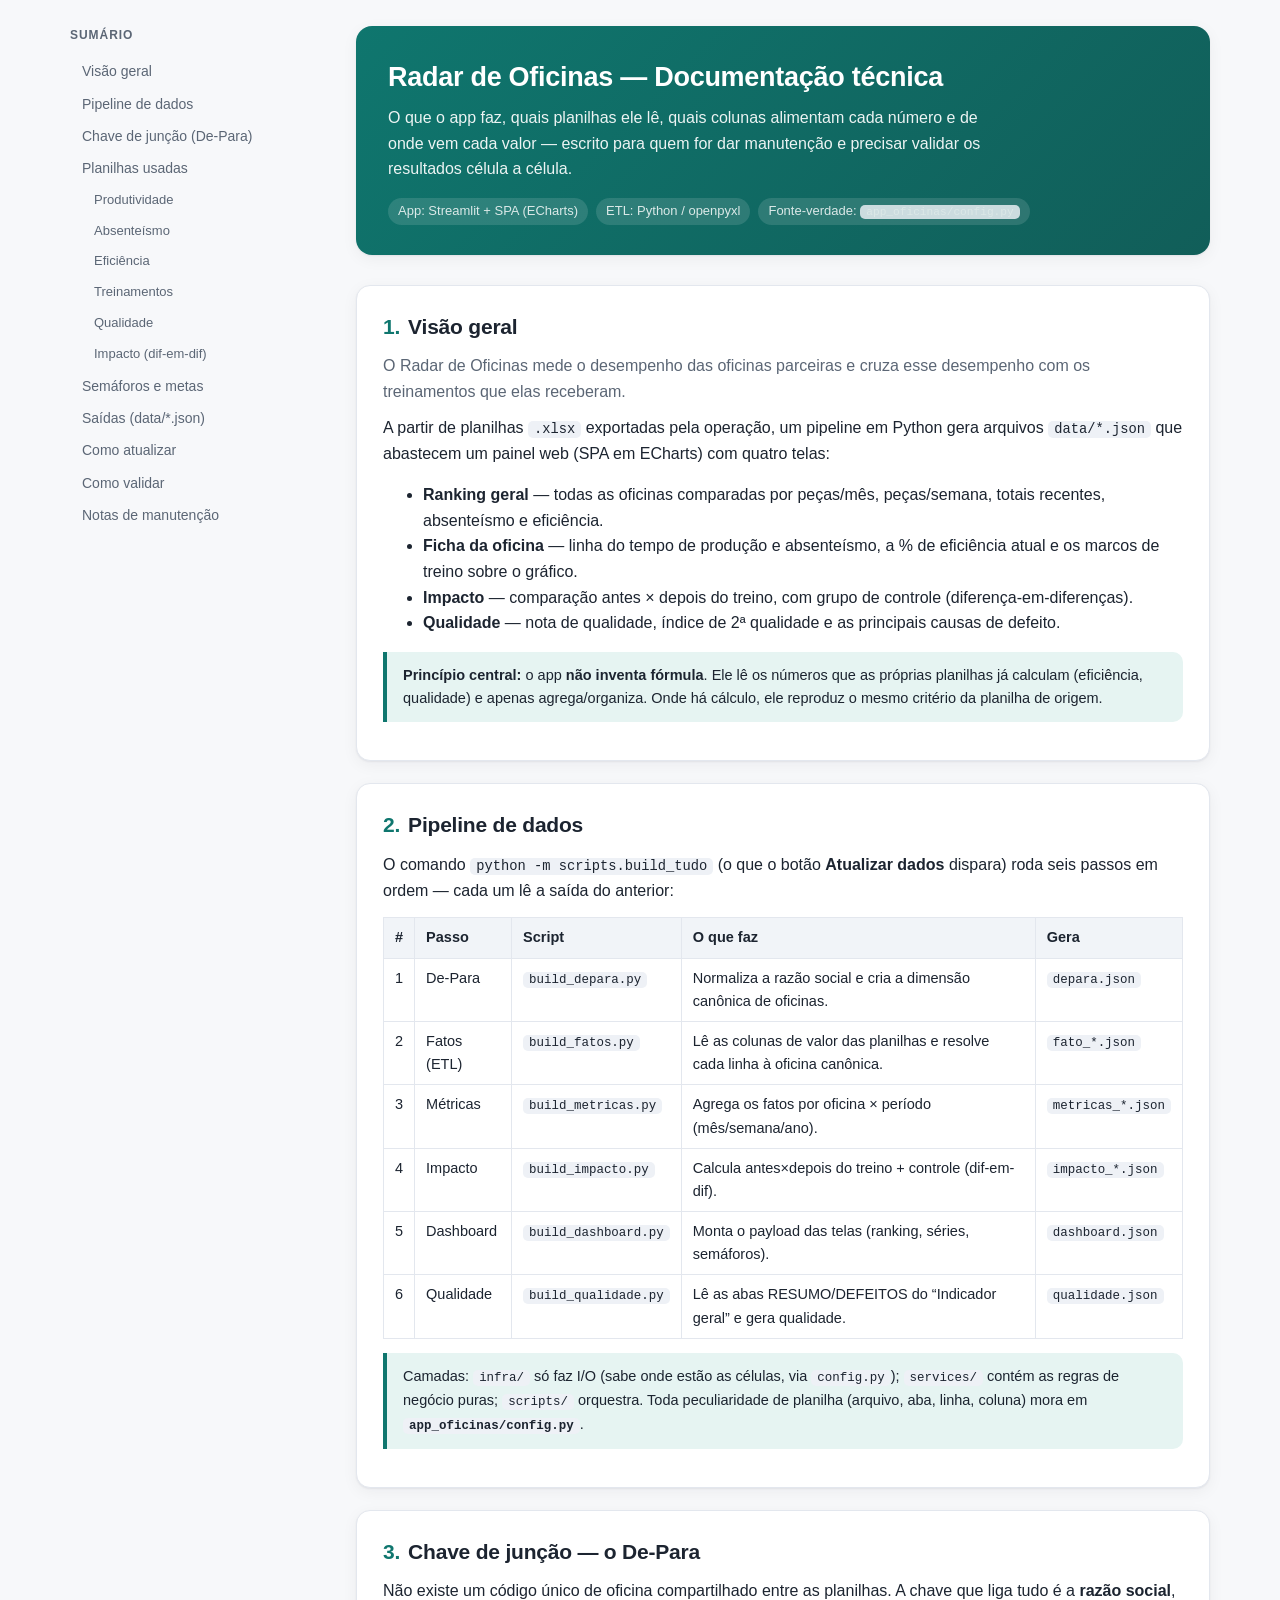
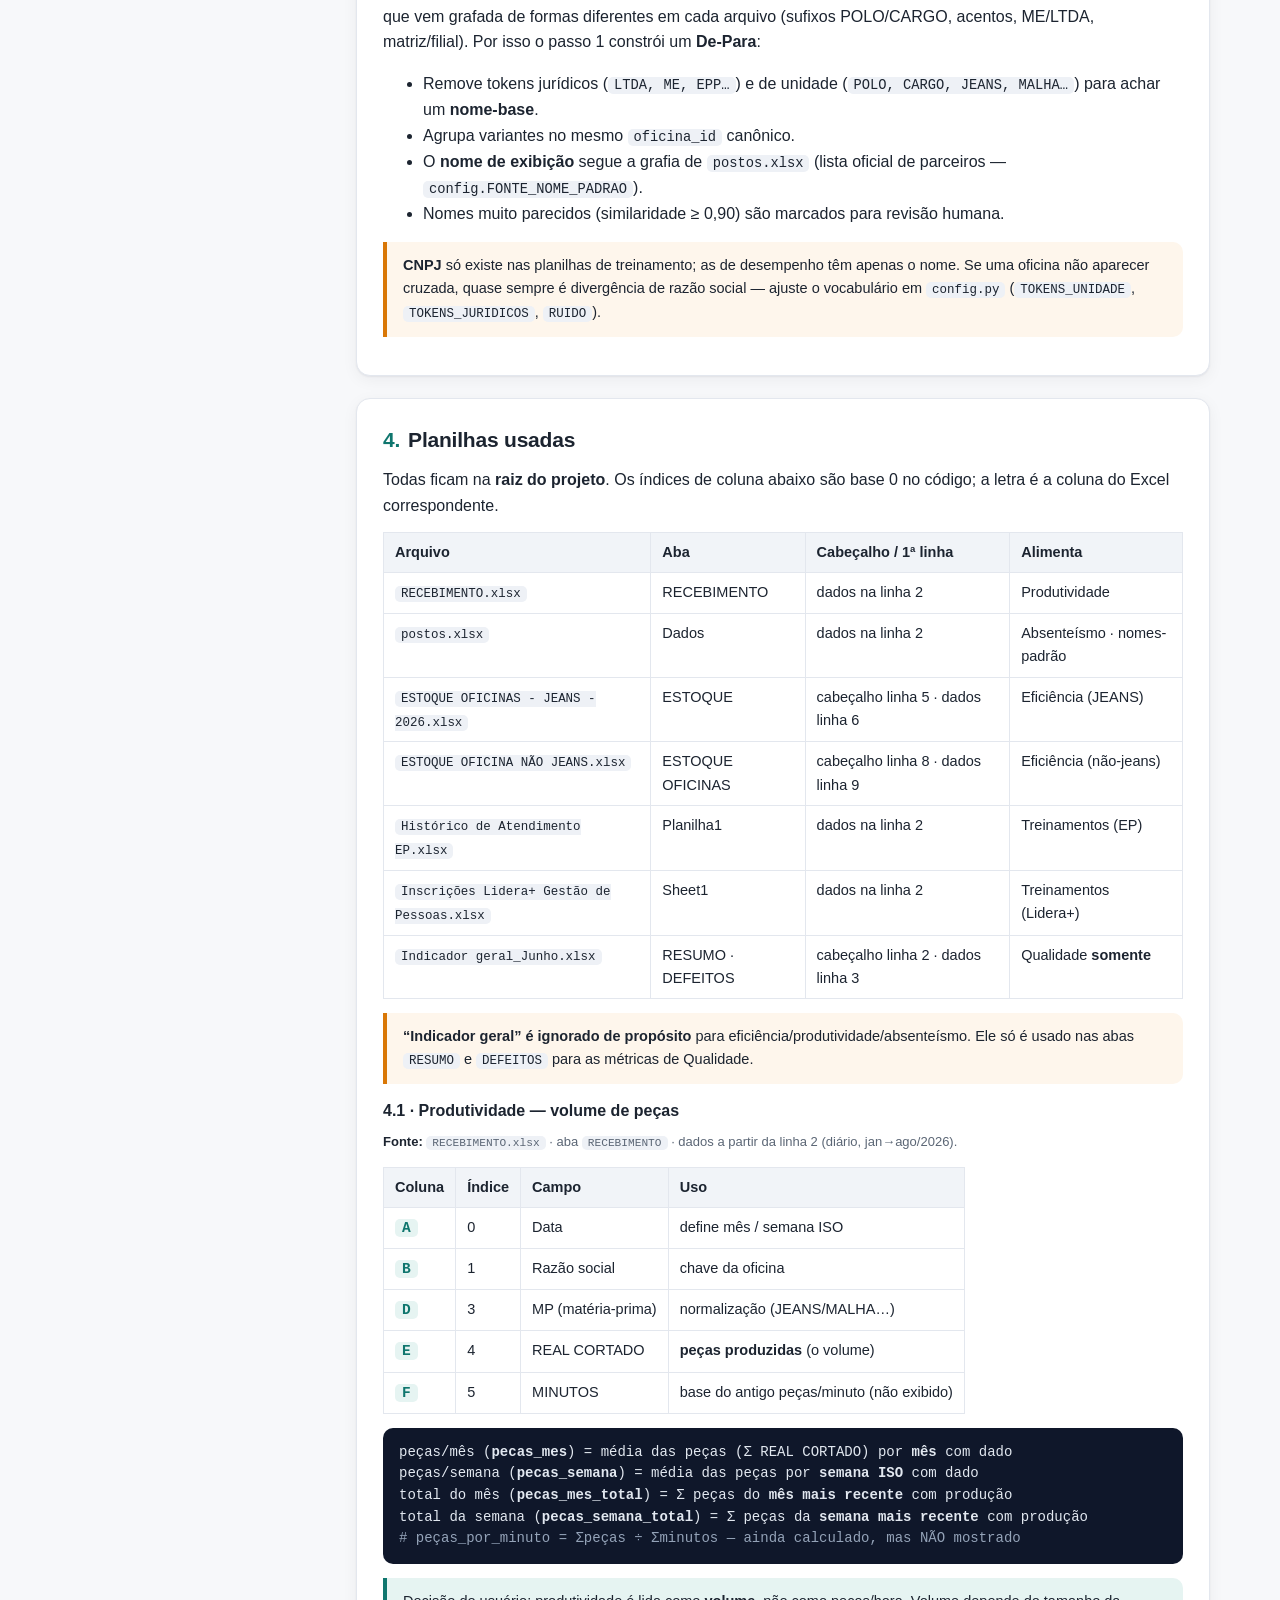
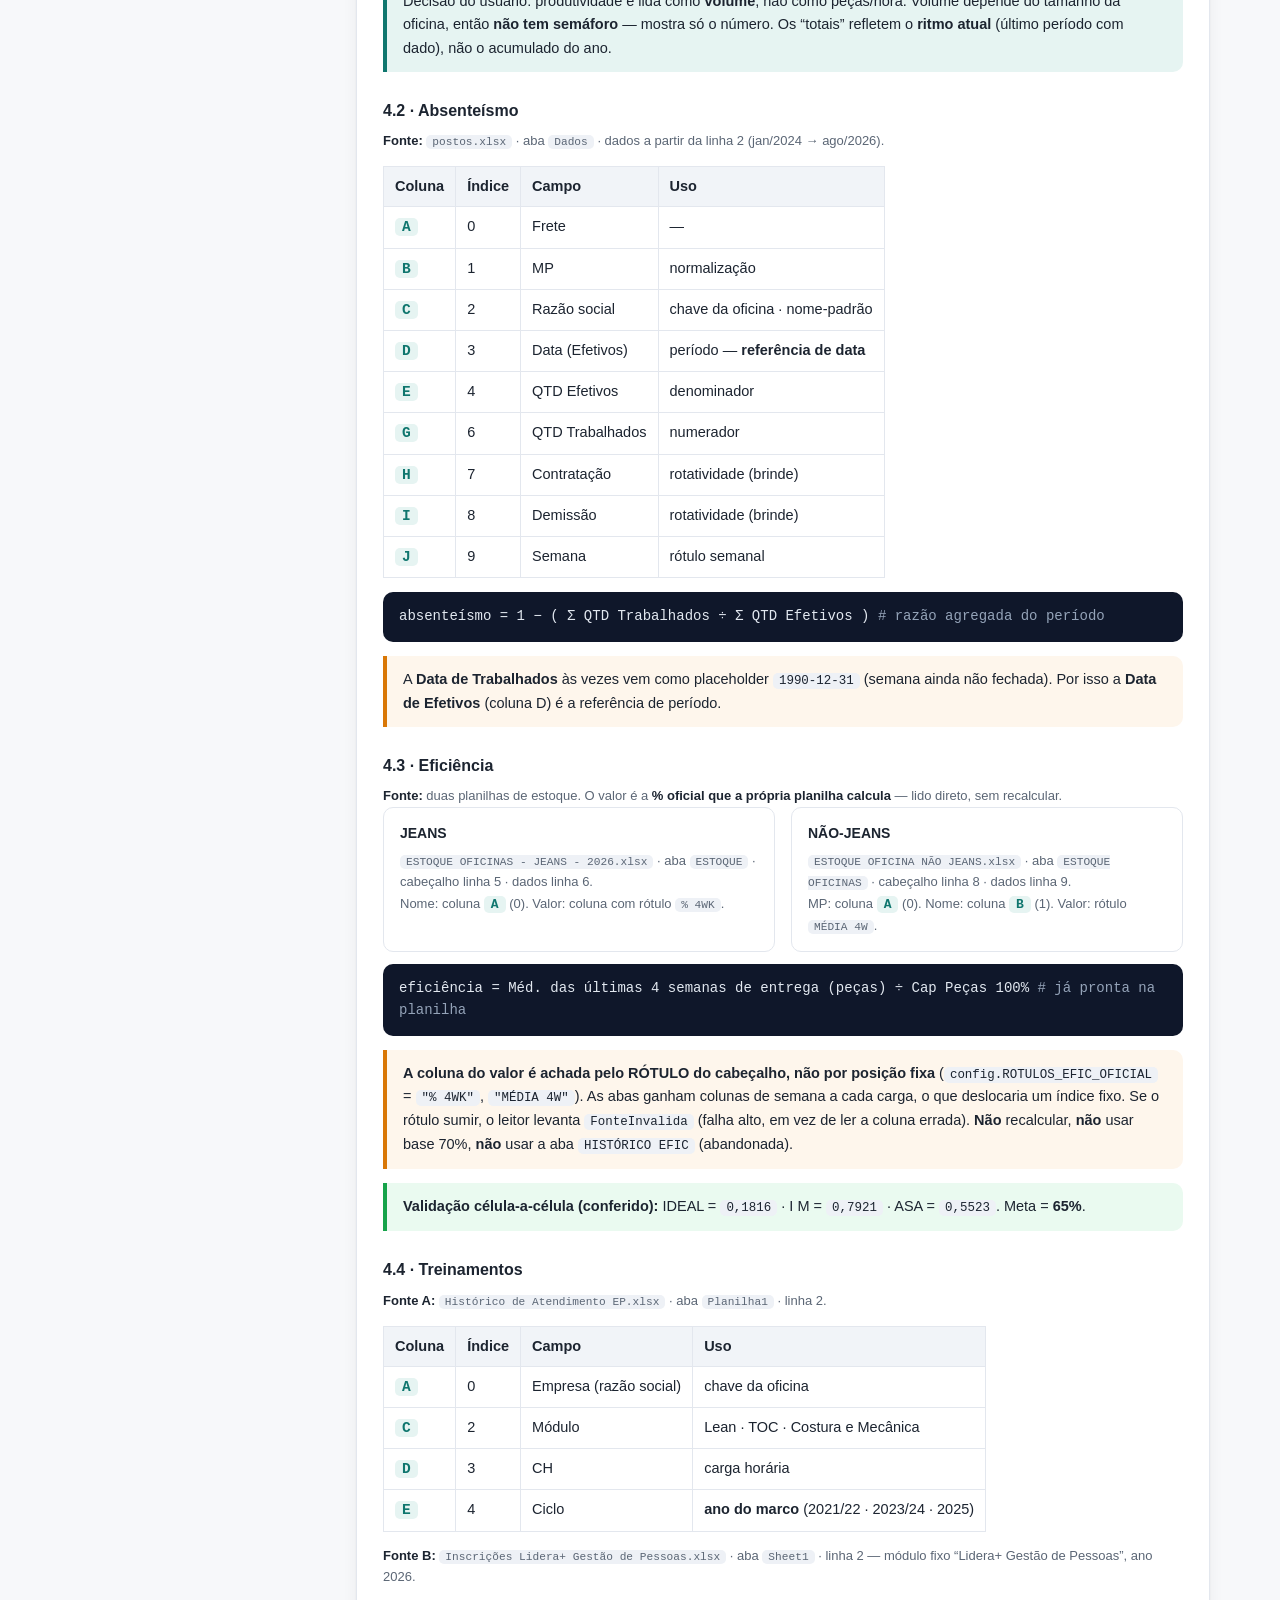
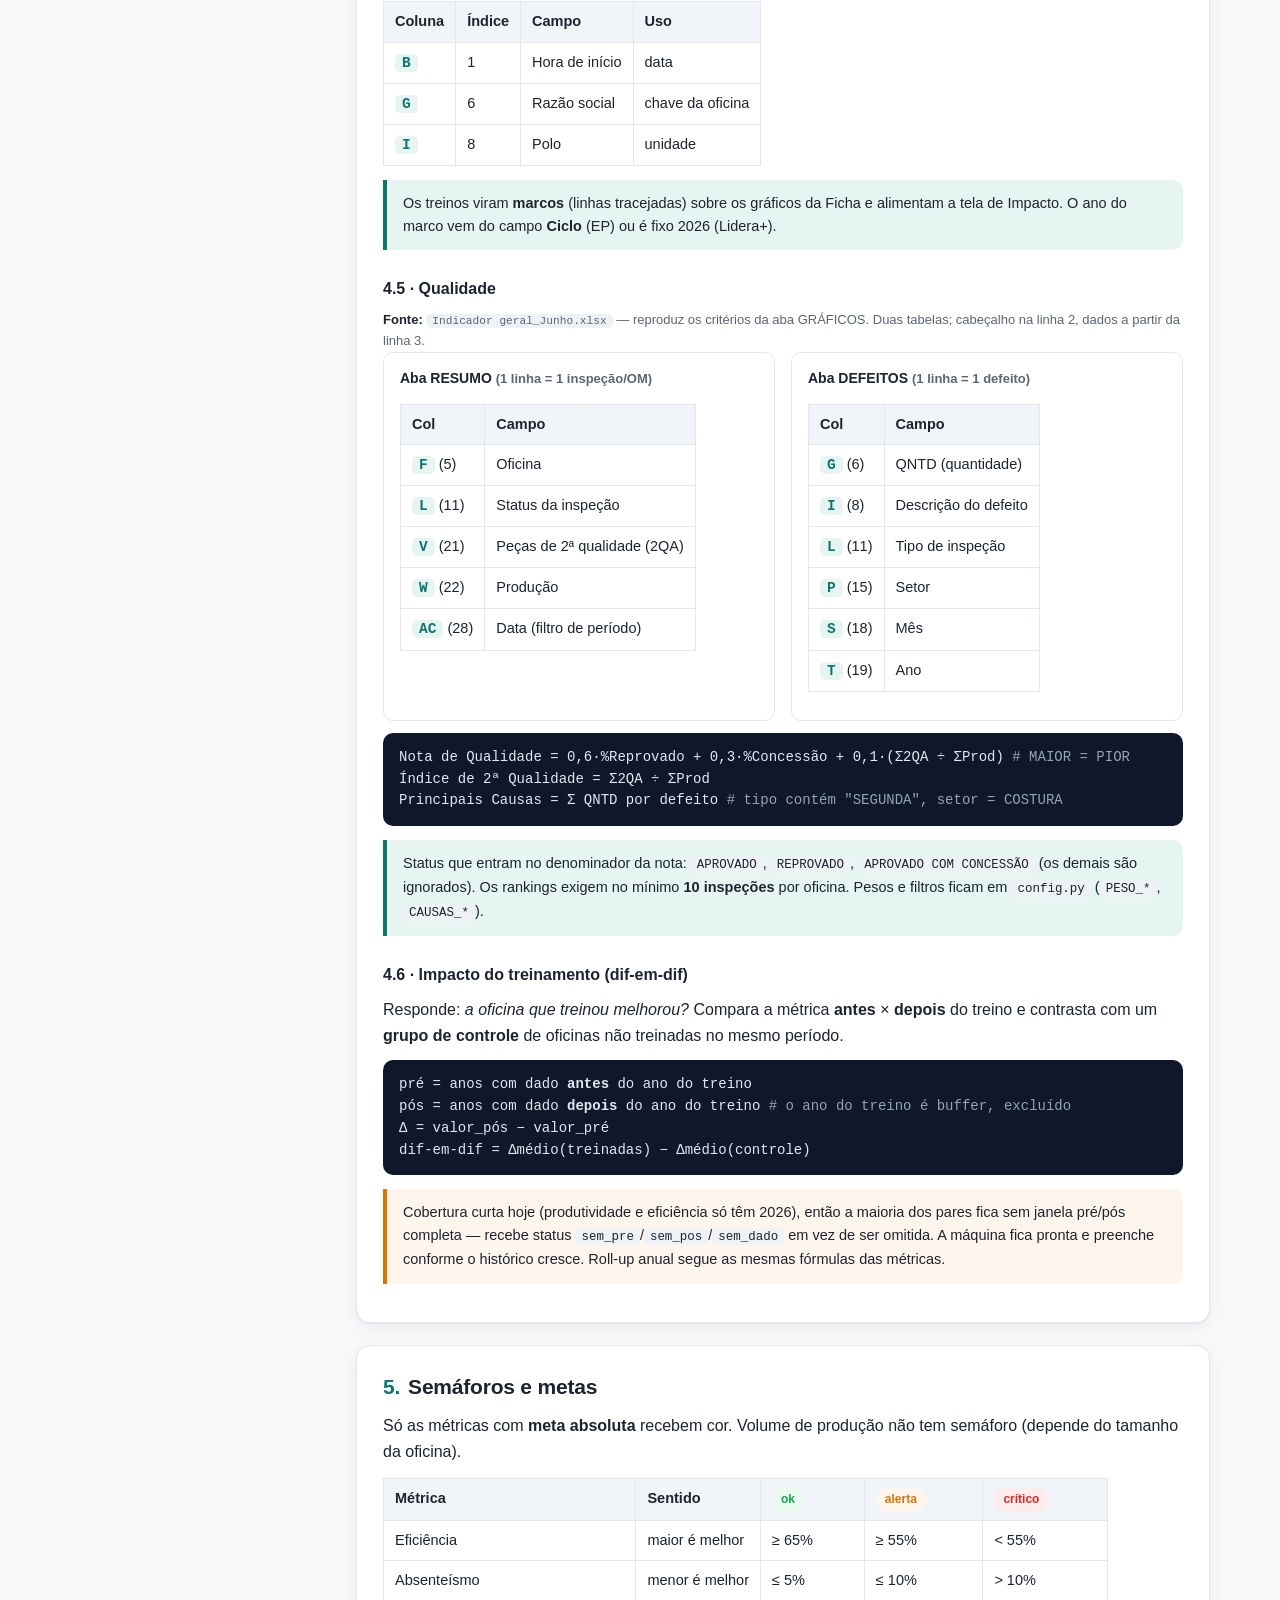
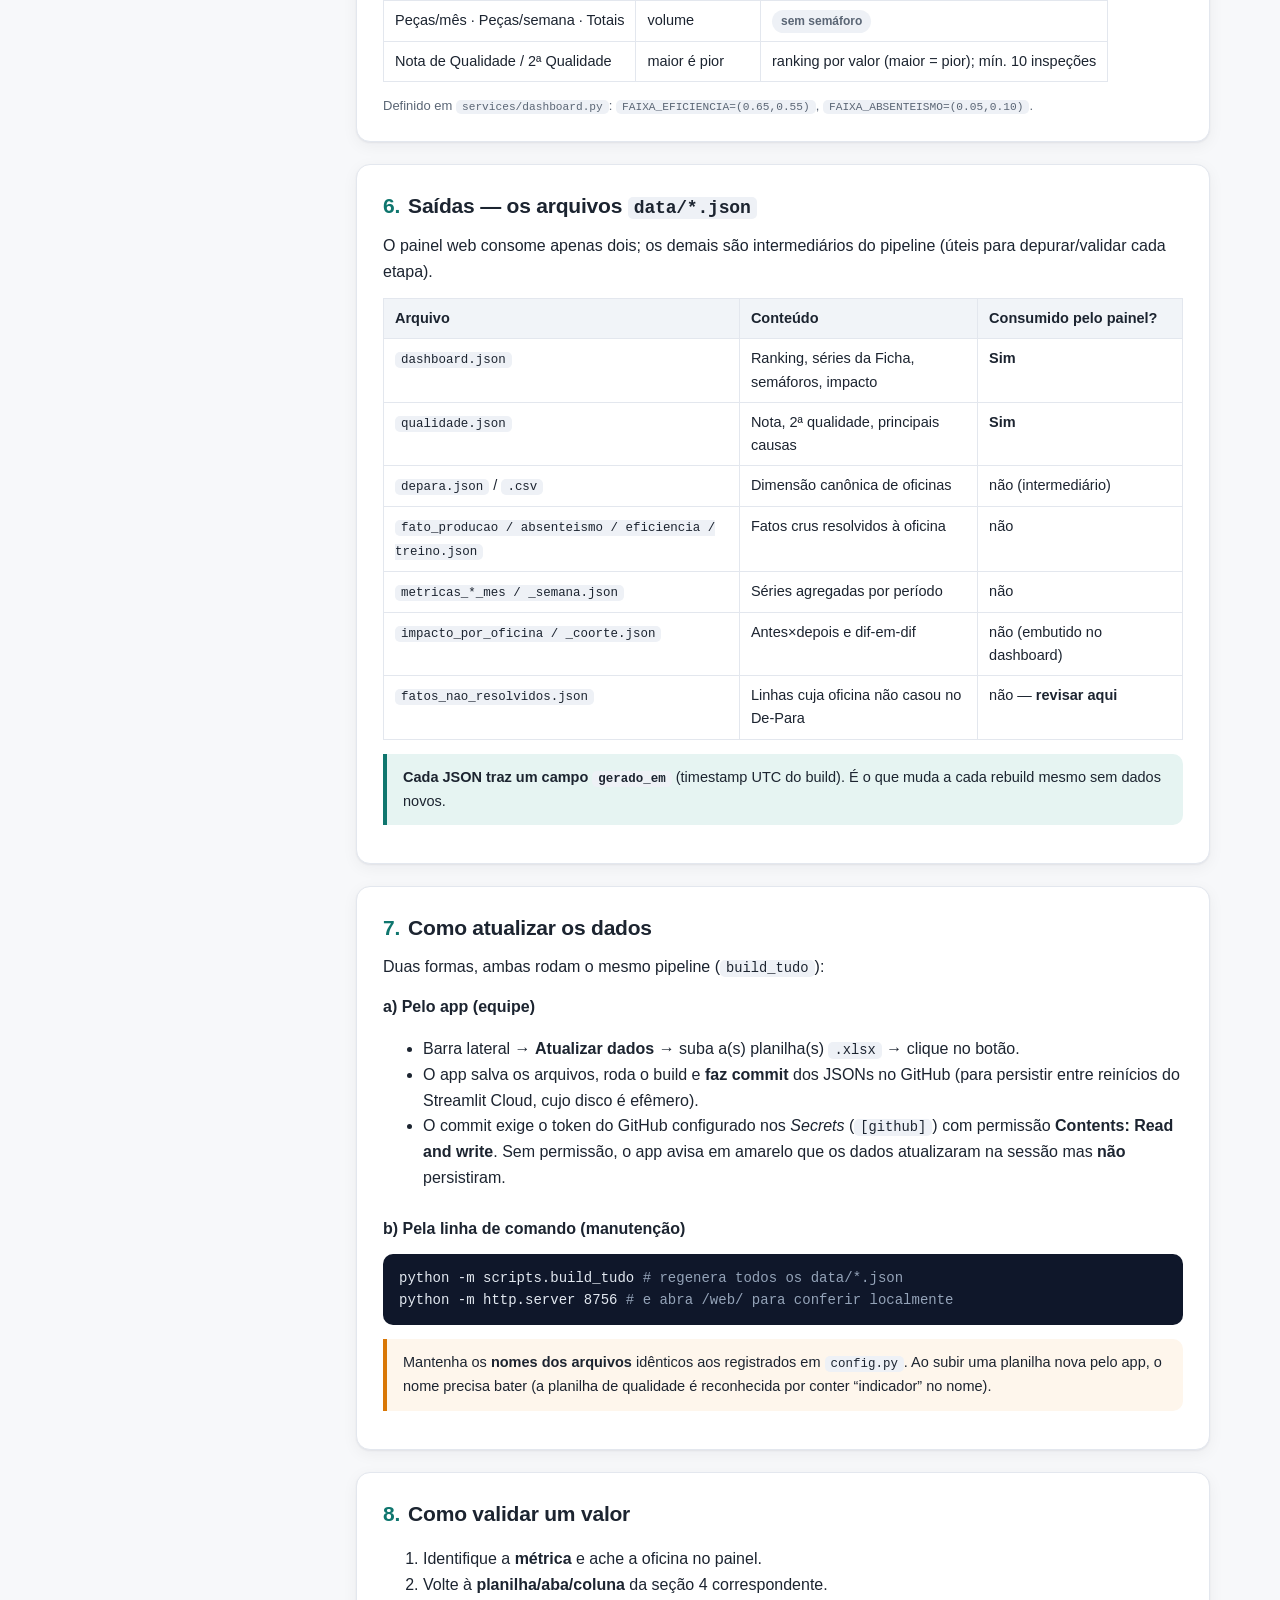
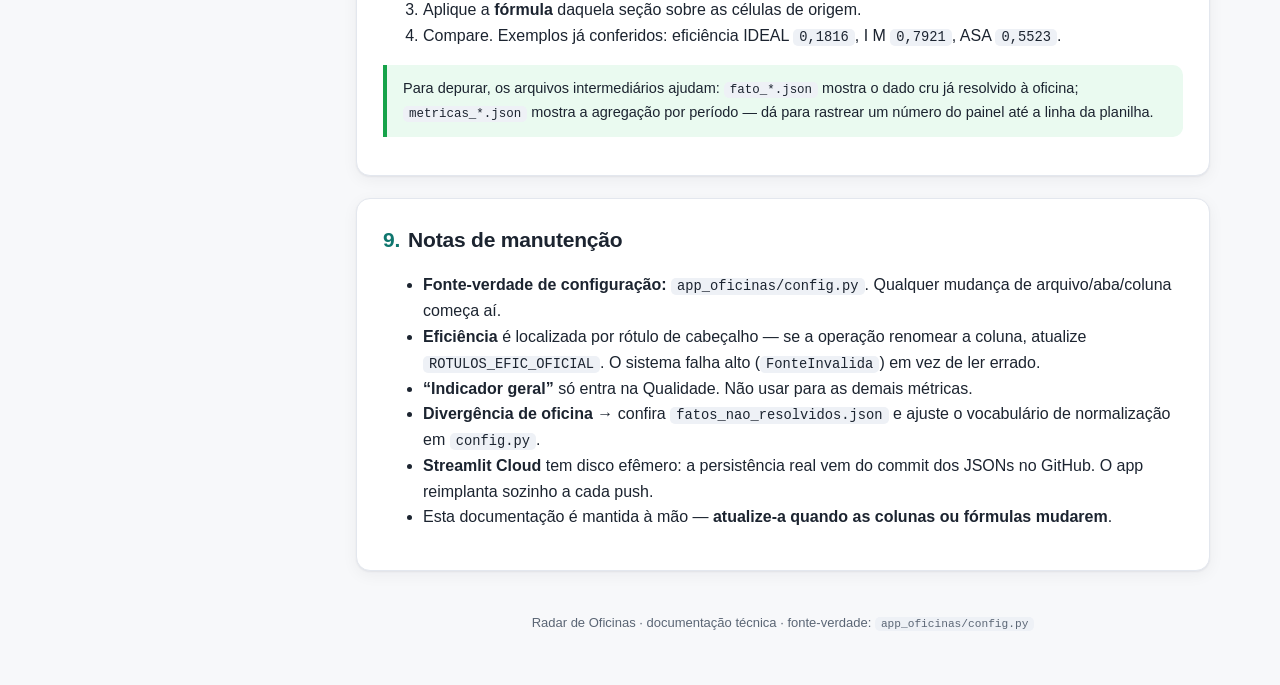
==== doc/index.html @ b306ad06 "Documentacao tecnica (doc/index.html): fontes, colunas e formulas Pagina HTML autossuficiente para m" ====
<!DOCTYPE html>
<html lang="pt-BR">
<head>
<meta charset="utf-8">
<meta name="viewport" content="width=device-width, initial-scale=1">
<title>Radar de Oficinas — Documentação técnica</title>
<style>
  :root{
    --bg:#f7f8fa; --surface:#ffffff; --ink:#1c2430; --muted:#5b6675;
    --line:#e3e7ee; --brand:#0f766e; --brand-soft:#e6f4f2;
    --ok:#16a34a; --alerta:#d97706; --critico:#dc2626;
    --code-bg:#0f172a; --code-ink:#e2e8f0; --chip:#eef1f6;
    --shadow:0 1px 2px rgba(16,24,40,.06),0 4px 16px rgba(16,24,40,.05);
  }
  *{box-sizing:border-box}
  html{scroll-behavior:smooth}
  body{margin:0;background:var(--bg);color:var(--ink);
    font:16px/1.6 -apple-system,BlinkMacSystemFont,"Segoe UI",Roboto,Helvetica,Arial,sans-serif;}
  .wrap{max-width:1180px;margin:0 auto;padding:0 20px;display:grid;
    grid-template-columns:250px 1fr;gap:36px;align-items:start;}
  /* Sidebar / TOC */
  nav.toc{position:sticky;top:0;max-height:100vh;overflow:auto;padding:26px 0;}
  nav.toc h2{font-size:12px;letter-spacing:.08em;text-transform:uppercase;
    color:var(--muted);margin:0 0 10px;}
  nav.toc a{display:block;color:var(--muted);text-decoration:none;padding:5px 10px;
    border-radius:7px;font-size:14px;border-left:2px solid transparent;}
  nav.toc a:hover{background:var(--surface);color:var(--ink);}
  nav.toc a.sub{padding-left:22px;font-size:13px;}
  main{padding:26px 0 90px;min-width:0;}
  header.hero{background:linear-gradient(135deg,#0f766e,#115e59);color:#fff;
    border-radius:16px;padding:30px 32px;margin-bottom:30px;box-shadow:var(--shadow);}
  header.hero h1{margin:0 0 6px;font-size:27px;letter-spacing:-.01em;}
  header.hero p{margin:0;opacity:.92;max-width:70ch;}
  header.hero .meta{margin-top:16px;font-size:13px;opacity:.85;display:flex;
    gap:8px;flex-wrap:wrap;}
  header.hero .meta span{background:rgba(255,255,255,.15);padding:3px 10px;border-radius:999px;}
  section{background:var(--surface);border:1px solid var(--line);border-radius:14px;
    padding:24px 26px;margin-bottom:22px;box-shadow:var(--shadow);}
  section > h2{margin:0 0 4px;font-size:21px;letter-spacing:-.01em;scroll-margin-top:20px;}
  section > h2 .n{color:var(--brand);font-variant-numeric:tabular-nums;margin-right:8px;}
  h3{margin:26px 0 8px;font-size:16px;color:var(--ink);}
  h3:first-of-type{margin-top:14px;}
  p{margin:10px 0;}
  .lead{color:var(--muted);}
  a{color:var(--brand);}
  code{background:var(--chip);padding:1px 6px;border-radius:5px;font-size:.86em;
    font-family:"SF Mono",ui-monospace,Menlo,Consolas,monospace;}
  .col{font-family:"SF Mono",ui-monospace,Menlo,Consolas,monospace;font-weight:700;
    background:var(--brand-soft);color:var(--brand);padding:1px 7px;border-radius:5px;}
  table{border-collapse:collapse;width:100%;margin:14px 0;font-size:14.5px;
    display:block;overflow-x:auto;}
  th,td{border:1px solid var(--line);padding:8px 11px;text-align:left;vertical-align:top;}
  th{background:#f1f4f8;font-weight:600;white-space:nowrap;}
  td .col{white-space:nowrap;}
  .formula{background:var(--code-bg);color:var(--code-ink);border-radius:10px;
    padding:14px 16px;margin:12px 0;font-family:"SF Mono",ui-monospace,Menlo,Consolas,monospace;
    font-size:14px;overflow-x:auto;line-height:1.55;}
  .formula .cmt{color:#94a3b8;}
  .callout{border-left:4px solid var(--brand);background:var(--brand-soft);
    padding:12px 16px;border-radius:0 10px 10px 0;margin:14px 0;font-size:14.5px;}
  .callout.warn{border-color:var(--alerta);background:#fef6ec;}
  .callout.val{border-color:var(--ok);background:#eafaf0;}
  .callout b{color:var(--ink);}
  .pill{display:inline-block;font-size:12px;font-weight:600;padding:2px 9px;border-radius:999px;}
  .pill.ok{background:#eafaf0;color:var(--ok);} .pill.al{background:#fef6ec;color:var(--alerta);}
  .pill.cr{background:#fdecec;color:var(--critico);} .pill.no{background:var(--chip);color:var(--muted);}
  .grid2{display:grid;grid-template-columns:1fr 1fr;gap:16px;}
  .card{border:1px solid var(--line);border-radius:10px;padding:14px 16px;}
  .card h4{margin:0 0 6px;font-size:14px;}
  .src{font-size:13px;color:var(--muted);margin:2px 0 0;}
  .src b{color:var(--ink);}
  footer{color:var(--muted);font-size:13px;text-align:center;padding:20px;}
  @media (max-width:880px){
    .wrap{grid-template-columns:1fr;gap:0;}
    nav.toc{position:static;max-height:none;padding:16px 0;border-bottom:1px solid var(--line);}
    .grid2{grid-template-columns:1fr;}
  }
</style>
</head>
<body>
<div class="wrap">

<nav class="toc">
  <h2>Sumário</h2>
  <a href="#visao">Visão geral</a>
  <a href="#pipeline">Pipeline de dados</a>
  <a href="#chave">Chave de junção (De-Para)</a>
  <a href="#planilhas">Planilhas usadas</a>
  <a href="#produtividade" class="sub">Produtividade</a>
  <a href="#absenteismo" class="sub">Absenteísmo</a>
  <a href="#eficiencia" class="sub">Eficiência</a>
  <a href="#treinos" class="sub">Treinamentos</a>
  <a href="#qualidade" class="sub">Qualidade</a>
  <a href="#impacto" class="sub">Impacto (dif-em-dif)</a>
  <a href="#semaforos">Semáforos e metas</a>
  <a href="#saidas">Saídas (data/*.json)</a>
  <a href="#atualizar">Como atualizar</a>
  <a href="#validar">Como validar</a>
  <a href="#manutencao">Notas de manutenção</a>
</nav>

<main>
<header class="hero">
  <h1>Radar de Oficinas — Documentação técnica</h1>
  <p>O que o app faz, quais planilhas ele lê, quais colunas alimentam cada
     número e de onde vem cada valor — escrito para quem for dar manutenção e
     precisar validar os resultados célula a célula.</p>
  <div class="meta">
    <span>App: Streamlit + SPA (ECharts)</span>
    <span>ETL: Python / openpyxl</span>
    <span>Fonte-verdade: <code>app_oficinas/config.py</code></span>
  </div>
</header>

<!-- ============================================================ VISÃO GERAL -->
<section id="visao">
  <h2><span class="n">1.</span>Visão geral</h2>
  <p class="lead">O Radar de Oficinas mede o desempenho das oficinas parceiras e
     cruza esse desempenho com os treinamentos que elas receberam.</p>
  <p>A partir de planilhas <code>.xlsx</code> exportadas pela operação, um
     pipeline em Python gera arquivos <code>data/*.json</code> que abastecem um
     painel web (SPA em ECharts) com quatro telas:</p>
  <ul>
    <li><b>Ranking geral</b> — todas as oficinas comparadas por peças/mês,
        peças/semana, totais recentes, absenteísmo e eficiência.</li>
    <li><b>Ficha da oficina</b> — linha do tempo de produção e absenteísmo, a %
        de eficiência atual e os marcos de treino sobre o gráfico.</li>
    <li><b>Impacto</b> — comparação antes × depois do treino, com grupo de
        controle (diferença-em-diferenças).</li>
    <li><b>Qualidade</b> — nota de qualidade, índice de 2ª qualidade e as
        principais causas de defeito.</li>
  </ul>
  <div class="callout"><b>Princípio central:</b> o app <b>não inventa fórmula</b>.
     Ele lê os números que as próprias planilhas já calculam (eficiência,
     qualidade) e apenas agrega/organiza. Onde há cálculo, ele reproduz o mesmo
     critério da planilha de origem.</div>
</section>

<!-- ================================================================ PIPELINE -->
<section id="pipeline">
  <h2><span class="n">2.</span>Pipeline de dados</h2>
  <p>O comando <code>python -m scripts.build_tudo</code> (o que o botão
     <b>Atualizar dados</b> dispara) roda seis passos em ordem — cada um lê a
     saída do anterior:</p>
  <table>
    <tr><th>#</th><th>Passo</th><th>Script</th><th>O que faz</th><th>Gera</th></tr>
    <tr><td>1</td><td>De-Para</td><td><code>build_depara.py</code></td>
        <td>Normaliza a razão social e cria a dimensão canônica de oficinas.</td>
        <td><code>depara.json</code></td></tr>
    <tr><td>2</td><td>Fatos (ETL)</td><td><code>build_fatos.py</code></td>
        <td>Lê as colunas de valor das planilhas e resolve cada linha à oficina canônica.</td>
        <td><code>fato_*.json</code></td></tr>
    <tr><td>3</td><td>Métricas</td><td><code>build_metricas.py</code></td>
        <td>Agrega os fatos por oficina × período (mês/semana/ano).</td>
        <td><code>metricas_*.json</code></td></tr>
    <tr><td>4</td><td>Impacto</td><td><code>build_impacto.py</code></td>
        <td>Calcula antes×depois do treino + controle (dif-em-dif).</td>
        <td><code>impacto_*.json</code></td></tr>
    <tr><td>5</td><td>Dashboard</td><td><code>build_dashboard.py</code></td>
        <td>Monta o payload das telas (ranking, séries, semáforos).</td>
        <td><code>dashboard.json</code></td></tr>
    <tr><td>6</td><td>Qualidade</td><td><code>build_qualidade.py</code></td>
        <td>Lê as abas RESUMO/DEFEITOS do “Indicador geral” e gera qualidade.</td>
        <td><code>qualidade.json</code></td></tr>
  </table>
  <div class="callout">Camadas: <code>infra/</code> só faz I/O (sabe onde estão
     as células, via <code>config.py</code>); <code>services/</code> contém as
     regras de negócio puras; <code>scripts/</code> orquestra. Toda peculiaridade
     de planilha (arquivo, aba, linha, coluna) mora em <b><code>app_oficinas/config.py</code></b>.</div>
</section>

<!-- =================================================================== CHAVE -->
<section id="chave">
  <h2><span class="n">3.</span>Chave de junção — o De-Para</h2>
  <p>Não existe um código único de oficina compartilhado entre as planilhas. A
     chave que liga tudo é a <b>razão social</b>, que vem grafada de formas
     diferentes em cada arquivo (sufixos POLO/CARGO, acentos, ME/LTDA,
     matriz/filial). Por isso o passo 1 constrói um <b>De-Para</b>:</p>
  <ul>
    <li>Remove tokens jurídicos (<code>LTDA, ME, EPP…</code>) e de unidade
        (<code>POLO, CARGO, JEANS, MALHA…</code>) para achar um <b>nome-base</b>.</li>
    <li>Agrupa variantes no mesmo <code>oficina_id</code> canônico.</li>
    <li>O <b>nome de exibição</b> segue a grafia de <code>postos.xlsx</code>
        (lista oficial de parceiros — <code>config.FONTE_NOME_PADRAO</code>).</li>
    <li>Nomes muito parecidos (similaridade ≥ 0,90) são marcados para revisão humana.</li>
  </ul>
  <div class="callout warn"><b>CNPJ</b> só existe nas planilhas de treinamento;
     as de desempenho têm apenas o nome. Se uma oficina não aparecer cruzada,
     quase sempre é divergência de razão social — ajuste o vocabulário em
     <code>config.py</code> (<code>TOKENS_UNIDADE</code>, <code>TOKENS_JURIDICOS</code>,
     <code>RUIDO</code>).</div>
</section>

<!-- =============================================================== PLANILHAS -->
<section id="planilhas">
  <h2><span class="n">4.</span>Planilhas usadas</h2>
  <p>Todas ficam na <b>raiz do projeto</b>. Os índices de coluna abaixo são
     base 0 no código; a letra é a coluna do Excel correspondente.</p>
  <table>
    <tr><th>Arquivo</th><th>Aba</th><th>Cabeçalho / 1ª linha</th><th>Alimenta</th></tr>
    <tr><td><code>RECEBIMENTO.xlsx</code></td><td>RECEBIMENTO</td><td>dados na linha 2</td><td>Produtividade</td></tr>
    <tr><td><code>postos.xlsx</code></td><td>Dados</td><td>dados na linha 2</td><td>Absenteísmo · nomes-padrão</td></tr>
    <tr><td><code>ESTOQUE OFICINAS - JEANS - 2026.xlsx</code></td><td>ESTOQUE</td><td>cabeçalho linha 5 · dados linha 6</td><td>Eficiência (JEANS)</td></tr>
    <tr><td><code>ESTOQUE OFICINA NÃO JEANS.xlsx</code></td><td>ESTOQUE OFICINAS</td><td>cabeçalho linha 8 · dados linha 9</td><td>Eficiência (não-jeans)</td></tr>
    <tr><td><code>Histórico de Atendimento EP.xlsx</code></td><td>Planilha1</td><td>dados na linha 2</td><td>Treinamentos (EP)</td></tr>
    <tr><td><code>Inscrições Lidera+ Gestão de Pessoas.xlsx</code></td><td>Sheet1</td><td>dados na linha 2</td><td>Treinamentos (Lidera+)</td></tr>
    <tr><td><code>Indicador geral_Junho.xlsx</code></td><td>RESUMO · DEFEITOS</td><td>cabeçalho linha 2 · dados linha 3</td><td>Qualidade <b>somente</b></td></tr>
  </table>
  <div class="callout warn"><b>“Indicador geral” é ignorado de propósito</b> para
     eficiência/produtividade/absenteísmo. Ele só é usado nas abas
     <code>RESUMO</code> e <code>DEFEITOS</code> para as métricas de Qualidade.</div>

  <!-- -------------------------------------------------- PRODUTIVIDADE -->
  <h3 id="produtividade">4.1 · Produtividade — volume de peças</h3>
  <p class="src"><b>Fonte:</b> <code>RECEBIMENTO.xlsx</code> · aba
     <code>RECEBIMENTO</code> · dados a partir da linha 2 (diário, jan→ago/2026).</p>
  <table>
    <tr><th>Coluna</th><th>Índice</th><th>Campo</th><th>Uso</th></tr>
    <tr><td><span class="col">A</span></td><td>0</td><td>Data</td><td>define mês / semana ISO</td></tr>
    <tr><td><span class="col">B</span></td><td>1</td><td>Razão social</td><td>chave da oficina</td></tr>
    <tr><td><span class="col">D</span></td><td>3</td><td>MP (matéria-prima)</td><td>normalização (JEANS/MALHA…)</td></tr>
    <tr><td><span class="col">E</span></td><td>4</td><td>REAL CORTADO</td><td><b>peças produzidas</b> (o volume)</td></tr>
    <tr><td><span class="col">F</span></td><td>5</td><td>MINUTOS</td><td>base do antigo peças/minuto (não exibido)</td></tr>
  </table>
  <div class="formula">
peças/mês (<b>pecas_mes</b>)   = média das peças (Σ REAL CORTADO) por <b>mês</b> com dado<br>
peças/semana (<b>pecas_semana</b>) = média das peças por <b>semana ISO</b> com dado<br>
total do mês  (<b>pecas_mes_total</b>)    = Σ peças do <b>mês mais recente</b> com produção<br>
total da semana (<b>pecas_semana_total</b>) = Σ peças da <b>semana mais recente</b> com produção<br>
<span class="cmt"># peças_por_minuto = Σpeças ÷ Σminutos — ainda calculado, mas NÃO mostrado</span>
  </div>
  <div class="callout">Decisão do usuário: produtividade é lida como
     <b>volume</b>, não como peças/hora. Volume depende do tamanho da oficina,
     então <b>não tem semáforo</b> — mostra só o número. Os “totais” refletem o
     <b>ritmo atual</b> (último período com dado), não o acumulado do ano.</div>

  <!-- -------------------------------------------------- ABSENTEÍSMO -->
  <h3 id="absenteismo">4.2 · Absenteísmo</h3>
  <p class="src"><b>Fonte:</b> <code>postos.xlsx</code> · aba <code>Dados</code>
     · dados a partir da linha 2 (jan/2024 → ago/2026).</p>
  <table>
    <tr><th>Coluna</th><th>Índice</th><th>Campo</th><th>Uso</th></tr>
    <tr><td><span class="col">A</span></td><td>0</td><td>Frete</td><td>—</td></tr>
    <tr><td><span class="col">B</span></td><td>1</td><td>MP</td><td>normalização</td></tr>
    <tr><td><span class="col">C</span></td><td>2</td><td>Razão social</td><td>chave da oficina · nome-padrão</td></tr>
    <tr><td><span class="col">D</span></td><td>3</td><td>Data (Efetivos)</td><td>período — <b>referência de data</b></td></tr>
    <tr><td><span class="col">E</span></td><td>4</td><td>QTD Efetivos</td><td>denominador</td></tr>
    <tr><td><span class="col">G</span></td><td>6</td><td>QTD Trabalhados</td><td>numerador</td></tr>
    <tr><td><span class="col">H</span></td><td>7</td><td>Contratação</td><td>rotatividade (brinde)</td></tr>
    <tr><td><span class="col">I</span></td><td>8</td><td>Demissão</td><td>rotatividade (brinde)</td></tr>
    <tr><td><span class="col">J</span></td><td>9</td><td>Semana</td><td>rótulo semanal</td></tr>
  </table>
  <div class="formula">
absenteísmo = 1 − ( Σ QTD Trabalhados ÷ Σ QTD Efetivos )   <span class="cmt"># razão agregada do período</span>
  </div>
  <div class="callout warn">A <b>Data de Trabalhados</b> às vezes vem como
     placeholder <code>1990-12-31</code> (semana ainda não fechada). Por isso a
     <b>Data de Efetivos</b> (coluna D) é a referência de período.</div>

  <!-- -------------------------------------------------- EFICIÊNCIA -->
  <h3 id="eficiencia">4.3 · Eficiência</h3>
  <p class="src"><b>Fonte:</b> duas planilhas de estoque. O valor é a
     <b>% oficial que a própria planilha calcula</b> — lido direto, sem recalcular.</p>
  <div class="grid2">
    <div class="card">
      <h4>JEANS</h4>
      <p class="src"><code>ESTOQUE OFICINAS - JEANS - 2026.xlsx</code> · aba
         <code>ESTOQUE</code> · cabeçalho linha 5 · dados linha 6.</p>
      <p class="src">Nome: coluna <span class="col">A</span> (0). Valor: coluna
         com rótulo <code>% 4WK</code>.</p>
    </div>
    <div class="card">
      <h4>NÃO-JEANS</h4>
      <p class="src"><code>ESTOQUE OFICINA NÃO JEANS.xlsx</code> · aba
         <code>ESTOQUE OFICINAS</code> · cabeçalho linha 8 · dados linha 9.</p>
      <p class="src">MP: coluna <span class="col">A</span> (0). Nome: coluna
         <span class="col">B</span> (1). Valor: rótulo <code>MÉDIA 4W</code>.</p>
    </div>
  </div>
  <div class="formula">
eficiência = Méd. das últimas 4 semanas de entrega (peças) ÷ Cap Peças 100%   <span class="cmt"># já pronta na planilha</span>
  </div>
  <div class="callout warn"><b>A coluna do valor é achada pelo RÓTULO do
     cabeçalho, não por posição fixa</b> (<code>config.ROTULOS_EFIC_OFICIAL</code>
     = <code>"% 4WK"</code>, <code>"MÉDIA 4W"</code>). As abas ganham colunas de
     semana a cada carga, o que deslocaria um índice fixo. Se o rótulo sumir, o
     leitor levanta <code>FonteInvalida</code> (falha alto, em vez de ler a
     coluna errada). <b>Não</b> recalcular, <b>não</b> usar base 70%, <b>não</b>
     usar a aba <code>HISTÓRICO EFIC</code> (abandonada).</div>
  <div class="callout val"><b>Validação célula-a-célula (conferido):</b>
     IDEAL = <code>0,1816</code> · I M = <code>0,7921</code> · ASA =
     <code>0,5523</code>. Meta = <b>65%</b>.</div>

  <!-- -------------------------------------------------- TREINAMENTOS -->
  <h3 id="treinos">4.4 · Treinamentos</h3>
  <p class="src"><b>Fonte A:</b> <code>Histórico de Atendimento EP.xlsx</code> ·
     aba <code>Planilha1</code> · linha 2.</p>
  <table>
    <tr><th>Coluna</th><th>Índice</th><th>Campo</th><th>Uso</th></tr>
    <tr><td><span class="col">A</span></td><td>0</td><td>Empresa (razão social)</td><td>chave da oficina</td></tr>
    <tr><td><span class="col">C</span></td><td>2</td><td>Módulo</td><td>Lean · TOC · Costura e Mecânica</td></tr>
    <tr><td><span class="col">D</span></td><td>3</td><td>CH</td><td>carga horária</td></tr>
    <tr><td><span class="col">E</span></td><td>4</td><td>Ciclo</td><td><b>ano do marco</b> (2021/22 · 2023/24 · 2025)</td></tr>
  </table>
  <p class="src"><b>Fonte B:</b> <code>Inscrições Lidera+ Gestão de Pessoas.xlsx</code>
     · aba <code>Sheet1</code> · linha 2 — módulo fixo “Lidera+ Gestão de Pessoas”, ano 2026.</p>
  <table>
    <tr><th>Coluna</th><th>Índice</th><th>Campo</th><th>Uso</th></tr>
    <tr><td><span class="col">B</span></td><td>1</td><td>Hora de início</td><td>data</td></tr>
    <tr><td><span class="col">G</span></td><td>6</td><td>Razão social</td><td>chave da oficina</td></tr>
    <tr><td><span class="col">I</span></td><td>8</td><td>Polo</td><td>unidade</td></tr>
  </table>
  <div class="callout">Os treinos viram <b>marcos</b> (linhas tracejadas) sobre
     os gráficos da Ficha e alimentam a tela de Impacto. O ano do marco vem do
     campo <b>Ciclo</b> (EP) ou é fixo 2026 (Lidera+).</div>

  <!-- -------------------------------------------------- QUALIDADE -->
  <h3 id="qualidade">4.5 · Qualidade</h3>
  <p class="src"><b>Fonte:</b> <code>Indicador geral_Junho.xlsx</code> —
     reproduz os critérios da aba GRÁFICOS. Duas tabelas; cabeçalho na linha 2,
     dados a partir da linha 3.</p>
  <div class="grid2">
    <div class="card">
      <h4>Aba RESUMO <span class="src">(1 linha = 1 inspeção/OM)</span></h4>
      <table>
        <tr><th>Col</th><th>Campo</th></tr>
        <tr><td><span class="col">F</span> (5)</td><td>Oficina</td></tr>
        <tr><td><span class="col">L</span> (11)</td><td>Status da inspeção</td></tr>
        <tr><td><span class="col">V</span> (21)</td><td>Peças de 2ª qualidade (2QA)</td></tr>
        <tr><td><span class="col">W</span> (22)</td><td>Produção</td></tr>
        <tr><td><span class="col">AC</span> (28)</td><td>Data (filtro de período)</td></tr>
      </table>
    </div>
    <div class="card">
      <h4>Aba DEFEITOS <span class="src">(1 linha = 1 defeito)</span></h4>
      <table>
        <tr><th>Col</th><th>Campo</th></tr>
        <tr><td><span class="col">G</span> (6)</td><td>QNTD (quantidade)</td></tr>
        <tr><td><span class="col">I</span> (8)</td><td>Descrição do defeito</td></tr>
        <tr><td><span class="col">L</span> (11)</td><td>Tipo de inspeção</td></tr>
        <tr><td><span class="col">P</span> (15)</td><td>Setor</td></tr>
        <tr><td><span class="col">S</span> (18)</td><td>Mês</td></tr>
        <tr><td><span class="col">T</span> (19)</td><td>Ano</td></tr>
      </table>
    </div>
  </div>
  <div class="formula">
Nota de Qualidade = 0,6·%Reprovado + 0,3·%Concessão + 0,1·(Σ2QA ÷ ΣProd)   <span class="cmt"># MAIOR = PIOR</span><br>
Índice de 2ª Qualidade = Σ2QA ÷ ΣProd<br>
Principais Causas = Σ QNTD por defeito  <span class="cmt"># tipo contém "SEGUNDA", setor = COSTURA</span>
  </div>
  <div class="callout">Status que entram no denominador da nota:
     <code>APROVADO</code>, <code>REPROVADO</code>,
     <code>APROVADO COM CONCESSÃO</code> (os demais são ignorados). Os rankings
     exigem no mínimo <b>10 inspeções</b> por oficina. Pesos e filtros ficam em
     <code>config.py</code> (<code>PESO_*</code>, <code>CAUSAS_*</code>).</div>

  <!-- -------------------------------------------------- IMPACTO -->
  <h3 id="impacto">4.6 · Impacto do treinamento (dif-em-dif)</h3>
  <p>Responde: <i>a oficina que treinou melhorou?</i> Compara a métrica
     <b>antes</b> × <b>depois</b> do treino e contrasta com um <b>grupo de
     controle</b> de oficinas não treinadas no mesmo período.</p>
  <div class="formula">
pré  = anos com dado <b>antes</b> do ano do treino<br>
pós  = anos com dado <b>depois</b> do ano do treino     <span class="cmt"># o ano do treino é buffer, excluído</span><br>
Δ    = valor_pós − valor_pré<br>
dif-em-dif = Δmédio(treinadas) − Δmédio(controle)
  </div>
  <div class="callout warn">Cobertura curta hoje (produtividade e eficiência só
     têm 2026), então a maioria dos pares fica sem janela pré/pós completa —
     recebe status <code>sem_pre</code>/<code>sem_pos</code>/<code>sem_dado</code>
     em vez de ser omitida. A máquina fica pronta e preenche conforme o histórico
     cresce. Roll-up anual segue as mesmas fórmulas das métricas.</div>
</section>

<!-- =============================================================== SEMÁFOROS -->
<section id="semaforos">
  <h2><span class="n">5.</span>Semáforos e metas</h2>
  <p>Só as métricas com <b>meta absoluta</b> recebem cor. Volume de produção não
     tem semáforo (depende do tamanho da oficina).</p>
  <table>
    <tr><th>Métrica</th><th>Sentido</th><th><span class="pill ok">ok</span></th>
        <th><span class="pill al">alerta</span></th><th><span class="pill cr">crítico</span></th></tr>
    <tr><td>Eficiência</td><td>maior é melhor</td><td>≥ 65%</td><td>≥ 55%</td><td>&lt; 55%</td></tr>
    <tr><td>Absenteísmo</td><td>menor é melhor</td><td>≤ 5%</td><td>≤ 10%</td><td>&gt; 10%</td></tr>
    <tr><td>Peças/mês · Peças/semana · Totais</td><td>volume</td>
        <td colspan="3"><span class="pill no">sem semáforo</span></td></tr>
    <tr><td>Nota de Qualidade / 2ª Qualidade</td><td>maior é pior</td>
        <td colspan="3">ranking por valor (maior = pior); mín. 10 inspeções</td></tr>
  </table>
  <p class="src">Definido em <code>services/dashboard.py</code>:
     <code>FAIXA_EFICIENCIA=(0.65,0.55)</code>,
     <code>FAIXA_ABSENTEISMO=(0.05,0.10)</code>.</p>
</section>

<!-- ================================================================= SAÍDAS -->
<section id="saidas">
  <h2><span class="n">6.</span>Saídas — os arquivos <code>data/*.json</code></h2>
  <p>O painel web consome apenas dois; os demais são intermediários do pipeline
     (úteis para depurar/validar cada etapa).</p>
  <table>
    <tr><th>Arquivo</th><th>Conteúdo</th><th>Consumido pelo painel?</th></tr>
    <tr><td><code>dashboard.json</code></td><td>Ranking, séries da Ficha, semáforos, impacto</td><td><b>Sim</b></td></tr>
    <tr><td><code>qualidade.json</code></td><td>Nota, 2ª qualidade, principais causas</td><td><b>Sim</b></td></tr>
    <tr><td><code>depara.json</code> / <code>.csv</code></td><td>Dimensão canônica de oficinas</td><td>não (intermediário)</td></tr>
    <tr><td><code>fato_producao / absenteismo / eficiencia / treino.json</code></td><td>Fatos crus resolvidos à oficina</td><td>não</td></tr>
    <tr><td><code>metricas_*_mes / _semana.json</code></td><td>Séries agregadas por período</td><td>não</td></tr>
    <tr><td><code>impacto_por_oficina / _coorte.json</code></td><td>Antes×depois e dif-em-dif</td><td>não (embutido no dashboard)</td></tr>
    <tr><td><code>fatos_nao_resolvidos.json</code></td><td>Linhas cuja oficina não casou no De-Para</td><td>não — <b>revisar aqui</b></td></tr>
  </table>
  <div class="callout"><b>Cada JSON traz um campo <code>gerado_em</code></b> (timestamp
     UTC do build). É o que muda a cada rebuild mesmo sem dados novos.</div>
</section>

<!-- ============================================================== ATUALIZAR -->
<section id="atualizar">
  <h2><span class="n">7.</span>Como atualizar os dados</h2>
  <p>Duas formas, ambas rodam o mesmo pipeline (<code>build_tudo</code>):</p>
  <h3>a) Pelo app (equipe)</h3>
  <ul>
    <li>Barra lateral → <b>Atualizar dados</b> → suba a(s) planilha(s) <code>.xlsx</code> → clique no botão.</li>
    <li>O app salva os arquivos, roda o build e <b>faz commit</b> dos JSONs no
        GitHub (para persistir entre reinícios do Streamlit Cloud, cujo disco é efêmero).</li>
    <li>O commit exige o token do GitHub configurado nos <i>Secrets</i>
        (<code>[github]</code>) com permissão <b>Contents: Read and write</b>.
        Sem permissão, o app avisa em amarelo que os dados atualizaram na sessão
        mas <b>não</b> persistiram.</li>
  </ul>
  <h3>b) Pela linha de comando (manutenção)</h3>
  <div class="formula">
python -m scripts.build_tudo        <span class="cmt"># regenera todos os data/*.json</span><br>
python -m http.server 8756          <span class="cmt"># e abra /web/ para conferir localmente</span>
  </div>
  <div class="callout warn">Mantenha os <b>nomes dos arquivos</b> idênticos aos
     registrados em <code>config.py</code>. Ao subir uma planilha nova pelo app,
     o nome precisa bater (a planilha de qualidade é reconhecida por conter
     “indicador” no nome).</div>
</section>

<!-- ================================================================ VALIDAR -->
<section id="validar">
  <h2><span class="n">8.</span>Como validar um valor</h2>
  <ol>
    <li>Identifique a <b>métrica</b> e ache a oficina no painel.</li>
    <li>Volte à <b>planilha/aba/coluna</b> da seção 4 correspondente.</li>
    <li>Aplique a <b>fórmula</b> daquela seção sobre as células de origem.</li>
    <li>Compare. Exemplos já conferidos: eficiência IDEAL <code>0,1816</code>,
        I M <code>0,7921</code>, ASA <code>0,5523</code>.</li>
  </ol>
  <div class="callout val">Para depurar, os arquivos intermediários ajudam:
     <code>fato_*.json</code> mostra o dado cru já resolvido à oficina;
     <code>metricas_*.json</code> mostra a agregação por período — dá para
     rastrear um número do painel até a linha da planilha.</div>
</section>

<!-- ============================================================= MANUTENÇÃO -->
<section id="manutencao">
  <h2><span class="n">9.</span>Notas de manutenção</h2>
  <ul>
    <li><b>Fonte-verdade de configuração:</b> <code>app_oficinas/config.py</code>.
        Qualquer mudança de arquivo/aba/coluna começa aí.</li>
    <li><b>Eficiência</b> é localizada por rótulo de cabeçalho — se a operação
        renomear a coluna, atualize <code>ROTULOS_EFIC_OFICIAL</code>. O sistema
        falha alto (<code>FonteInvalida</code>) em vez de ler errado.</li>
    <li><b>“Indicador geral”</b> só entra na Qualidade. Não usar para as demais métricas.</li>
    <li><b>Divergência de oficina</b> → confira <code>fatos_nao_resolvidos.json</code>
        e ajuste o vocabulário de normalização em <code>config.py</code>.</li>
    <li><b>Streamlit Cloud</b> tem disco efêmero: a persistência real vem do
        commit dos JSONs no GitHub. O app reimplanta sozinho a cada push.</li>
    <li>Esta documentação é mantida à mão — <b>atualize-a quando as colunas ou
        fórmulas mudarem</b>.</li>
  </ul>
</section>

<footer>Radar de Oficinas · documentação técnica · fonte-verdade: <code>app_oficinas/config.py</code></footer>
</main>
</div>
</body>
</html>
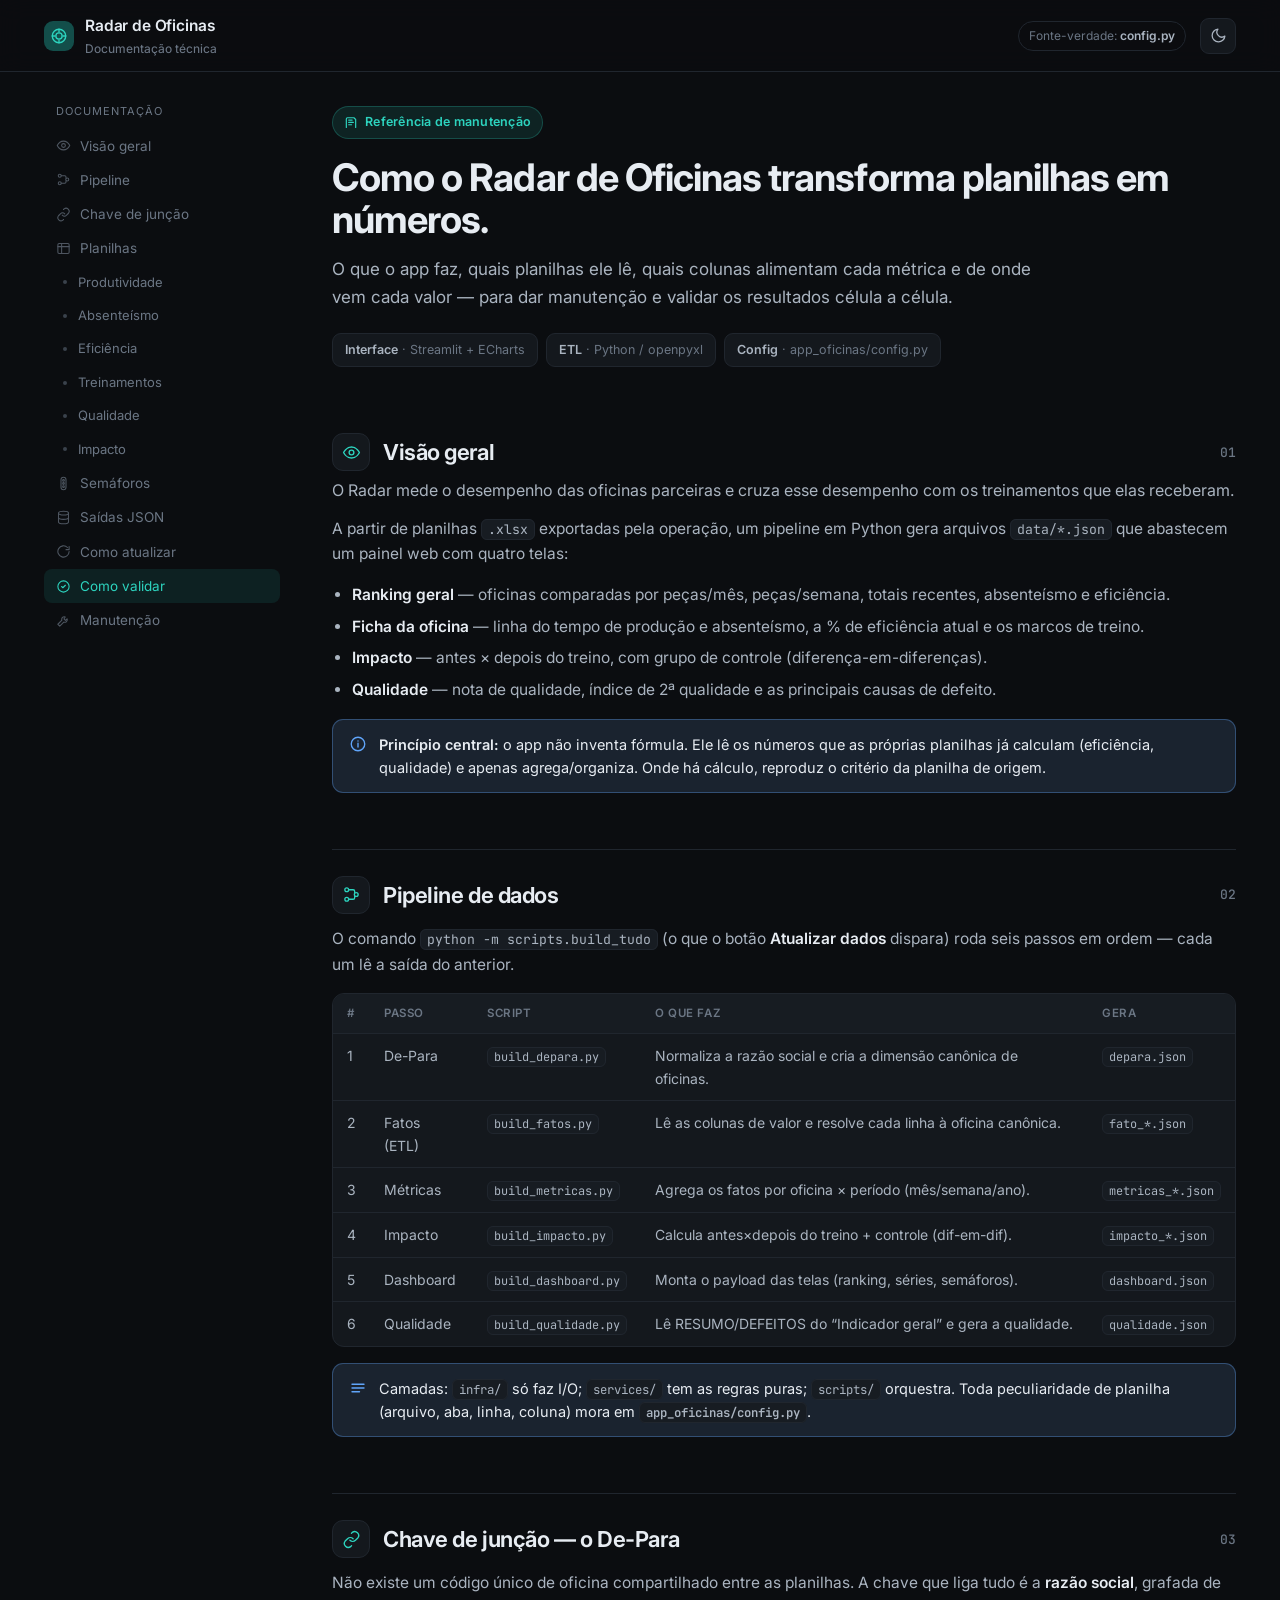
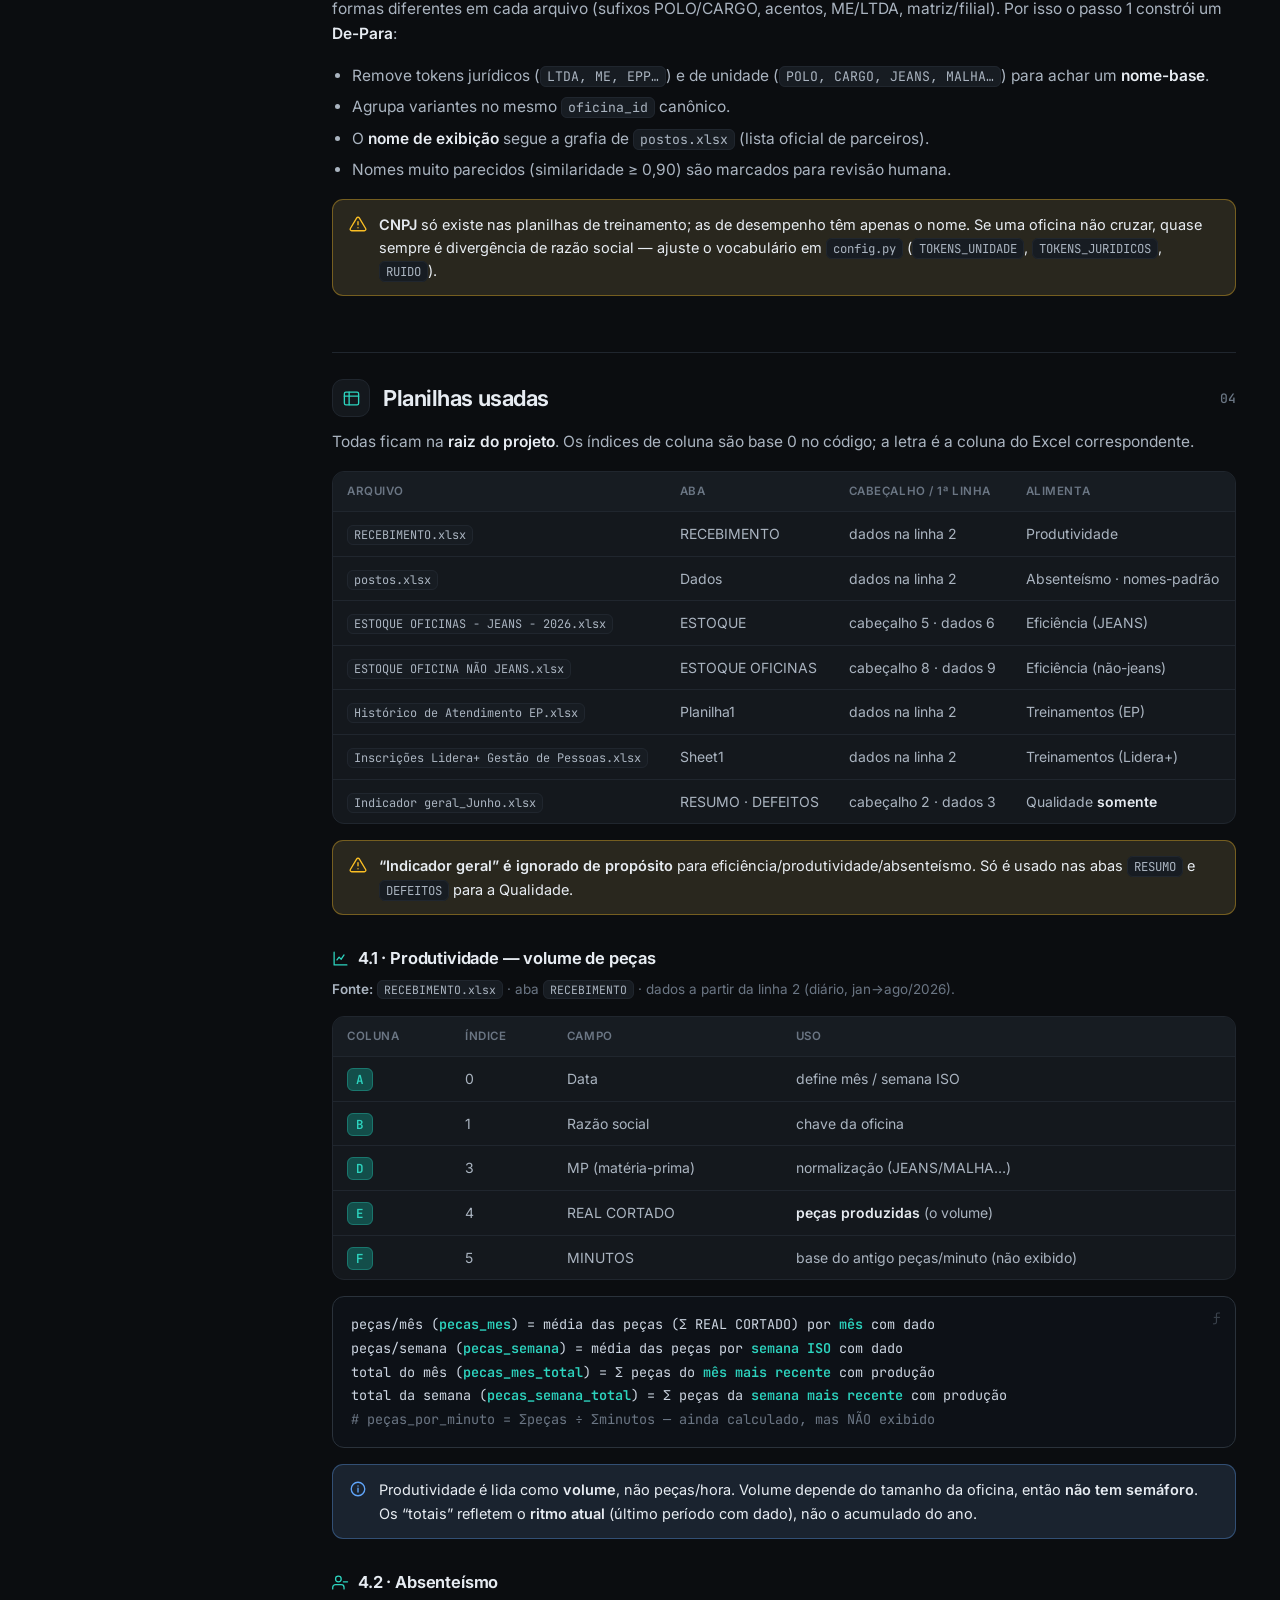
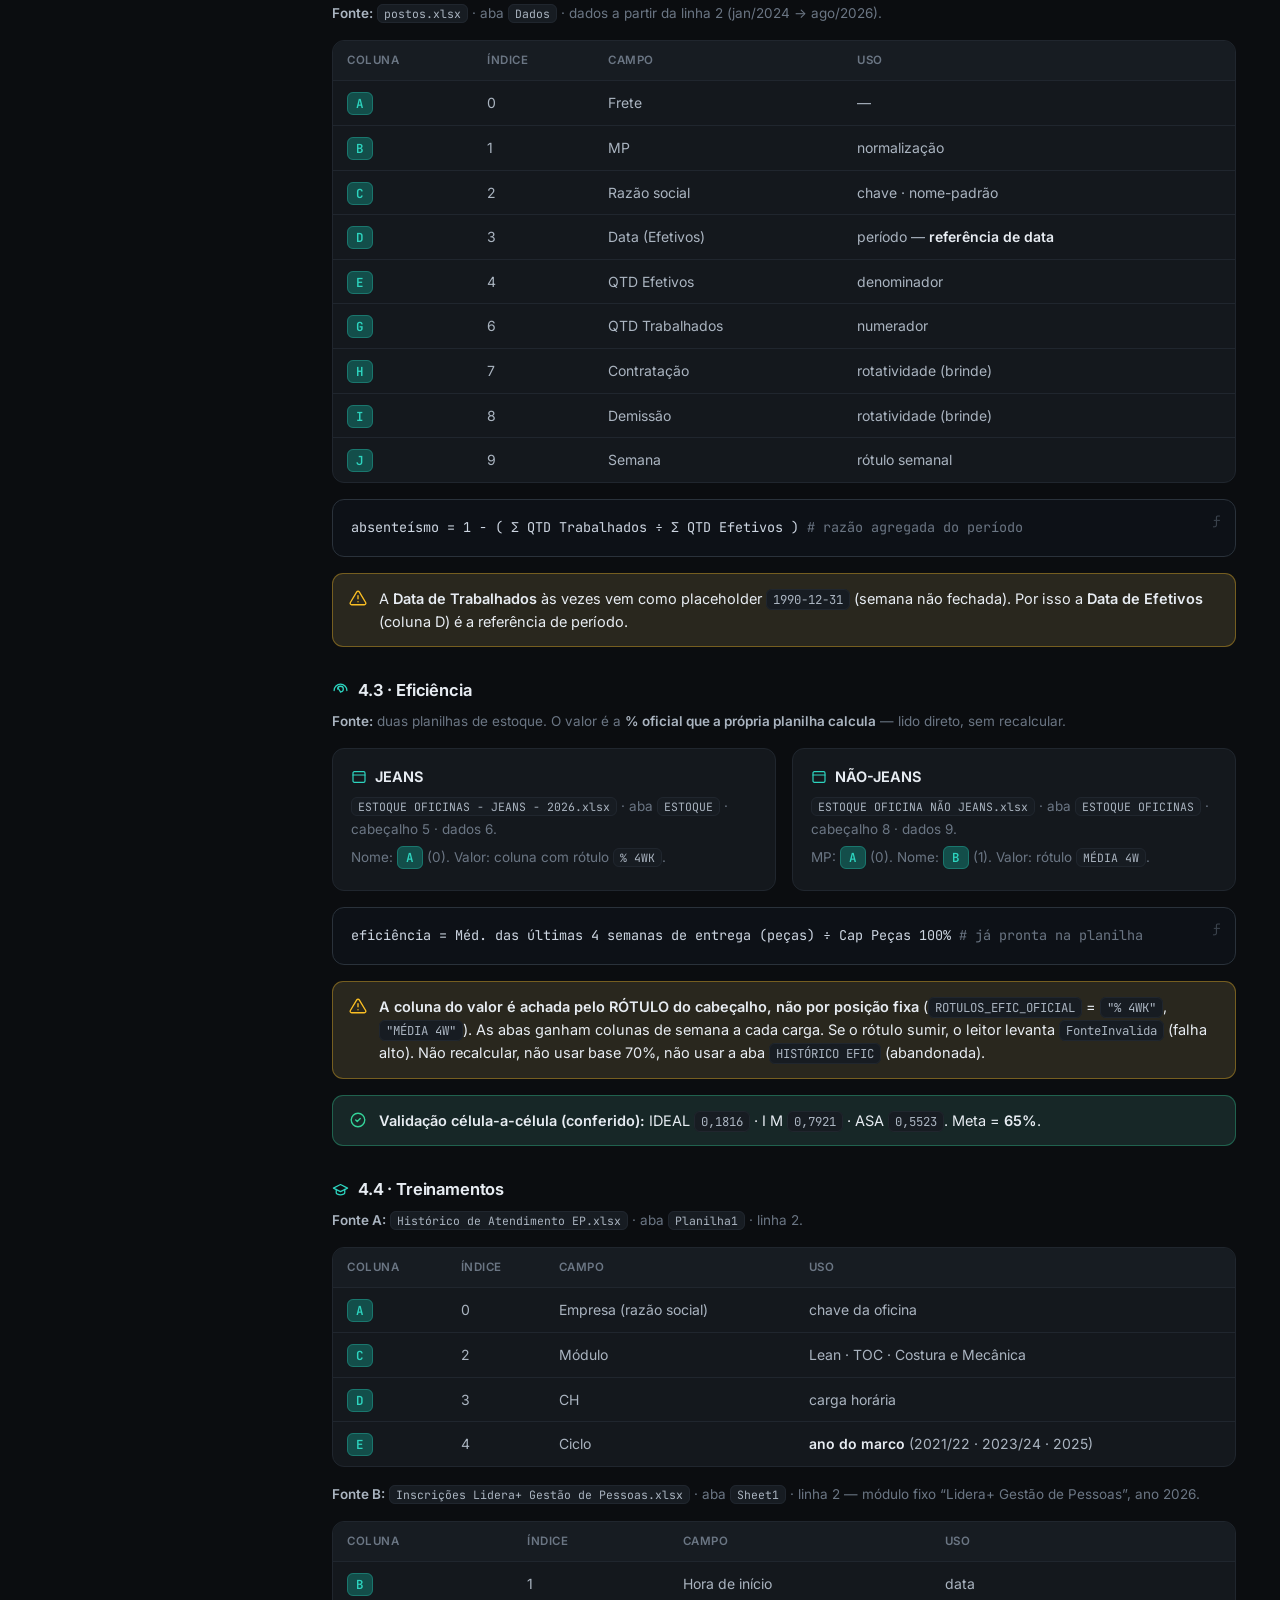
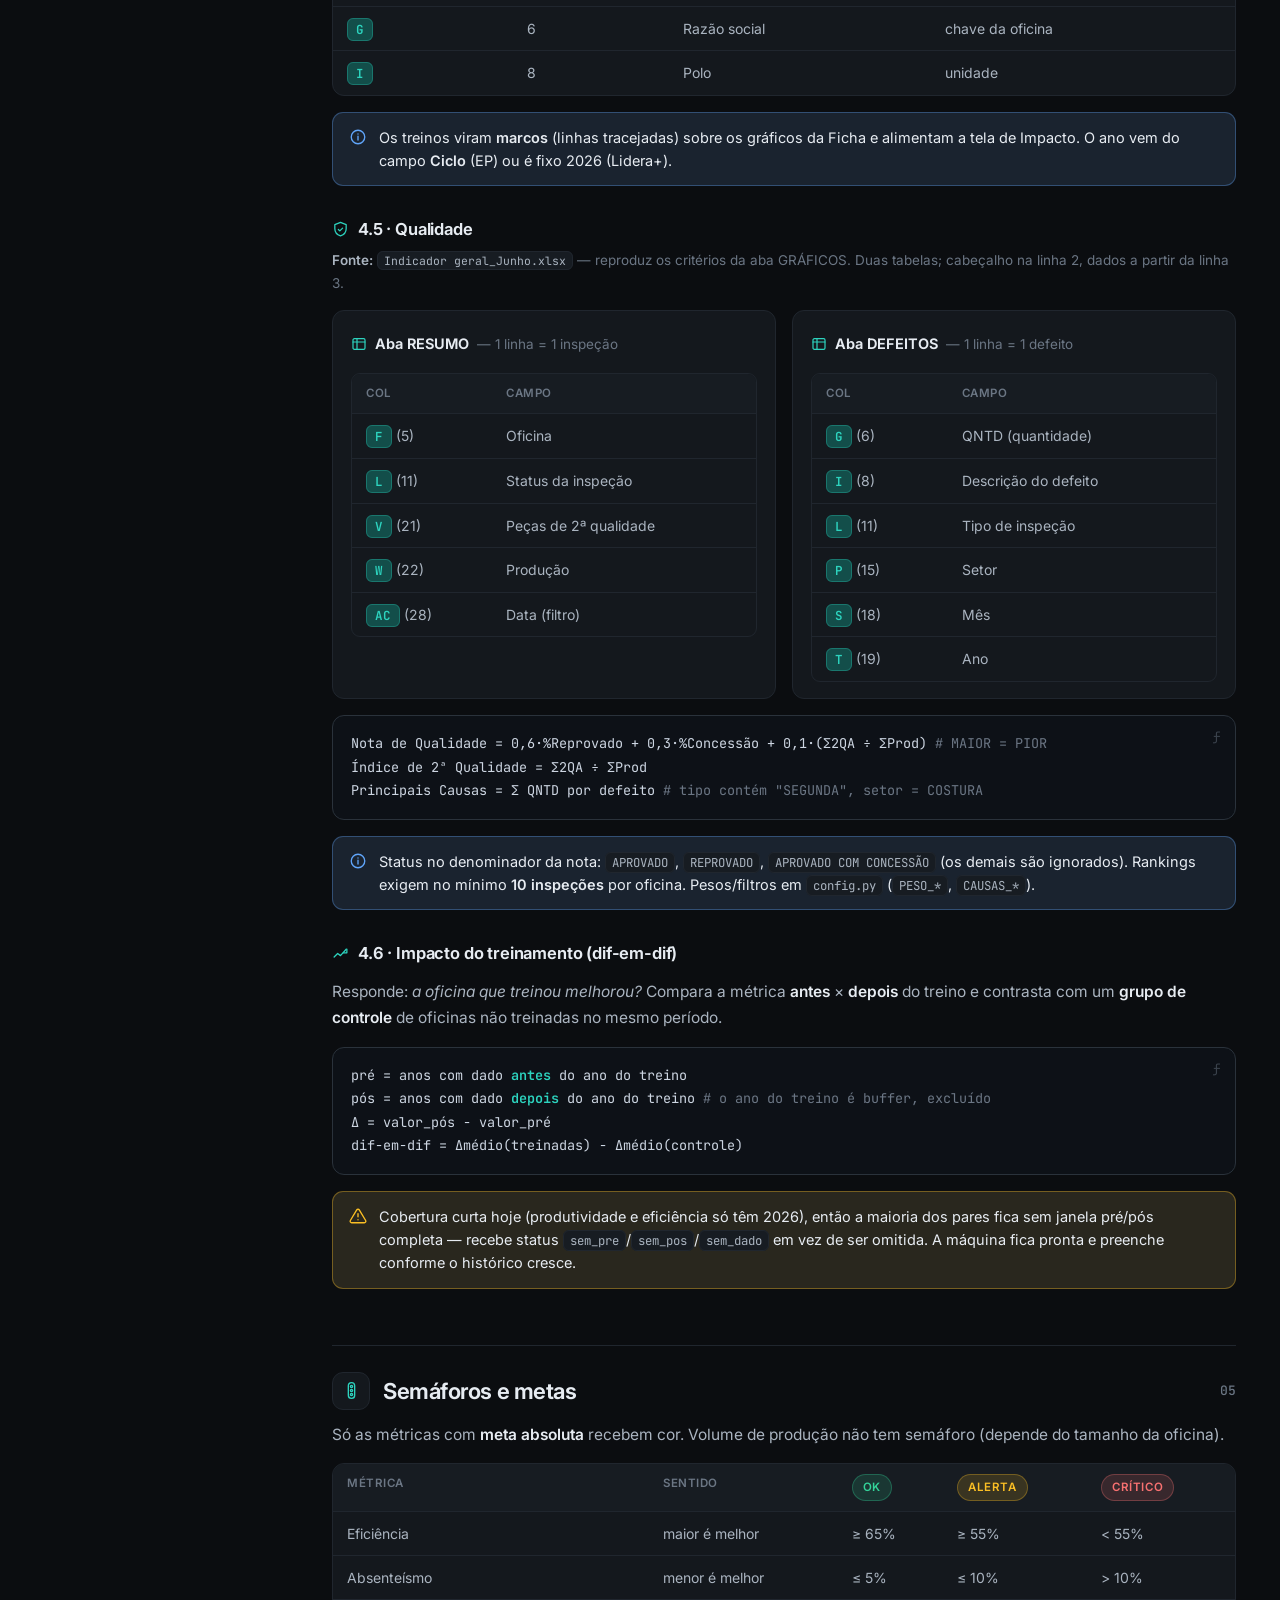
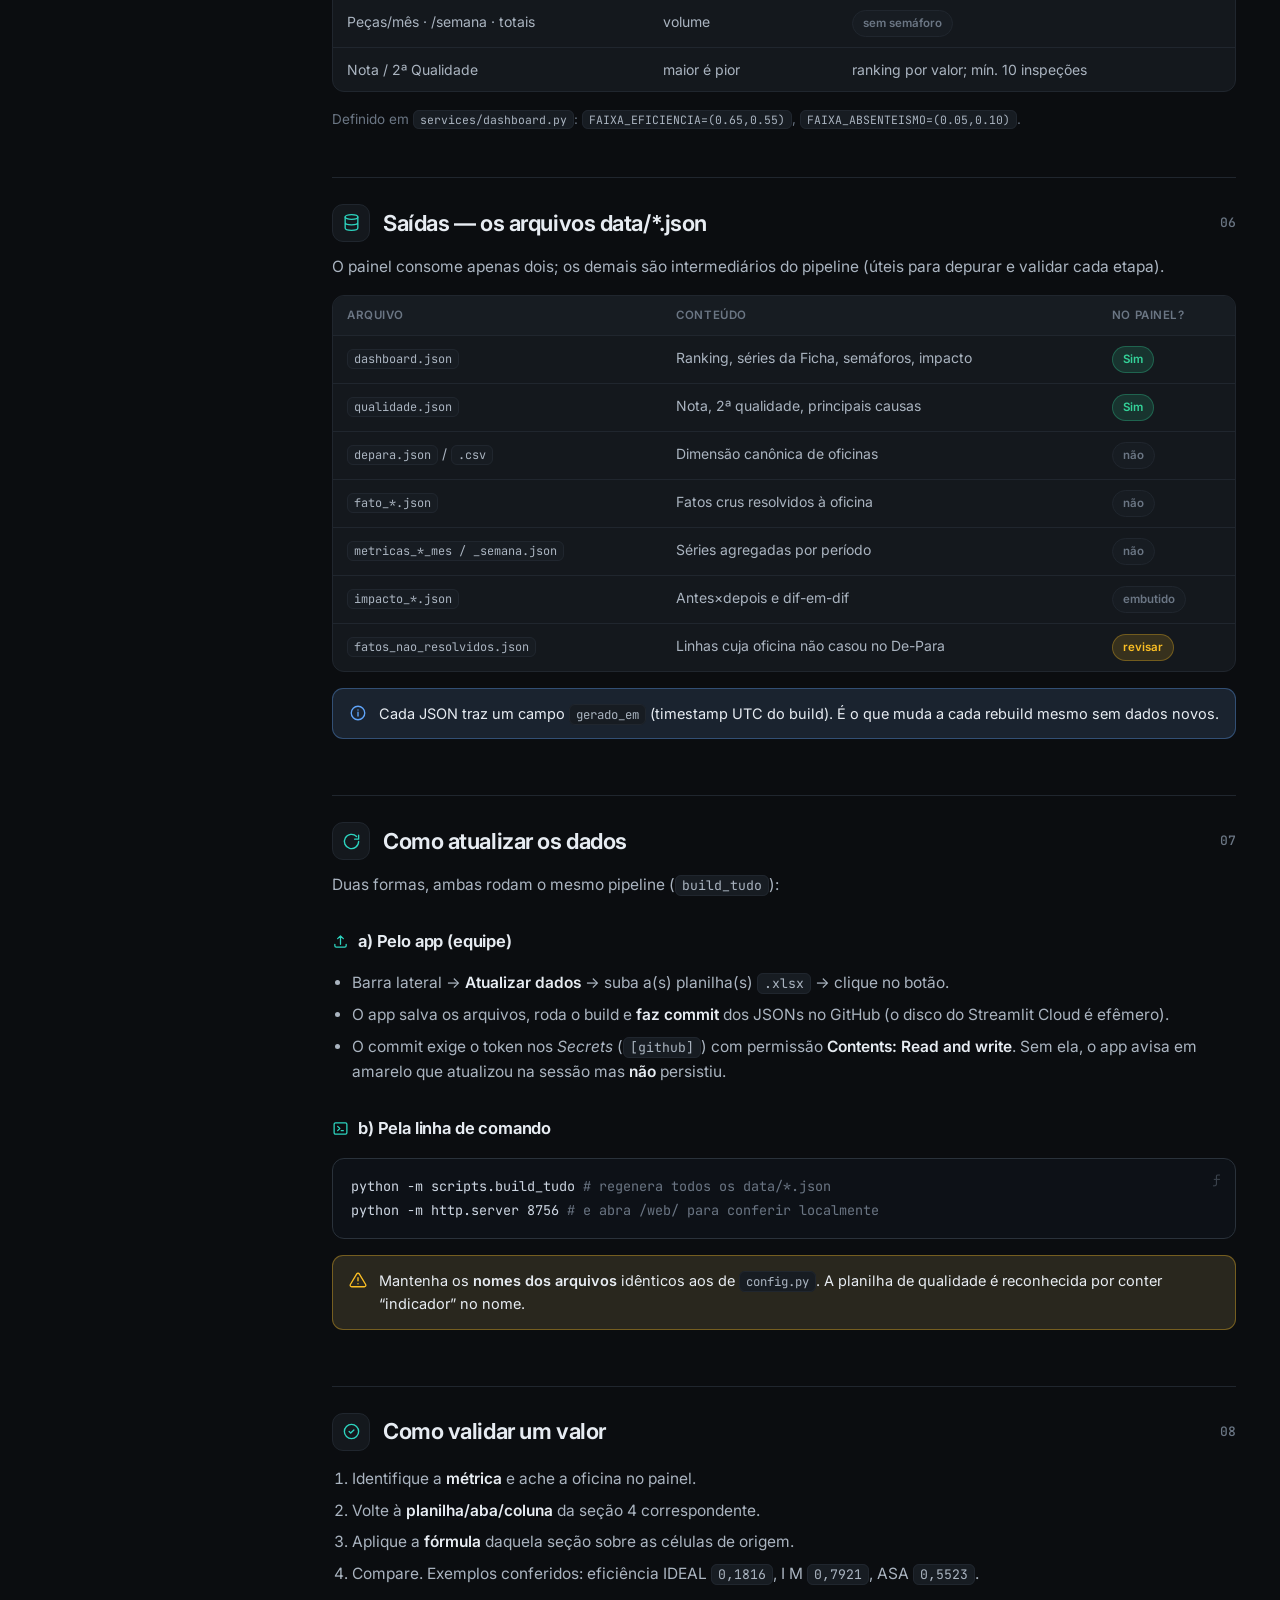
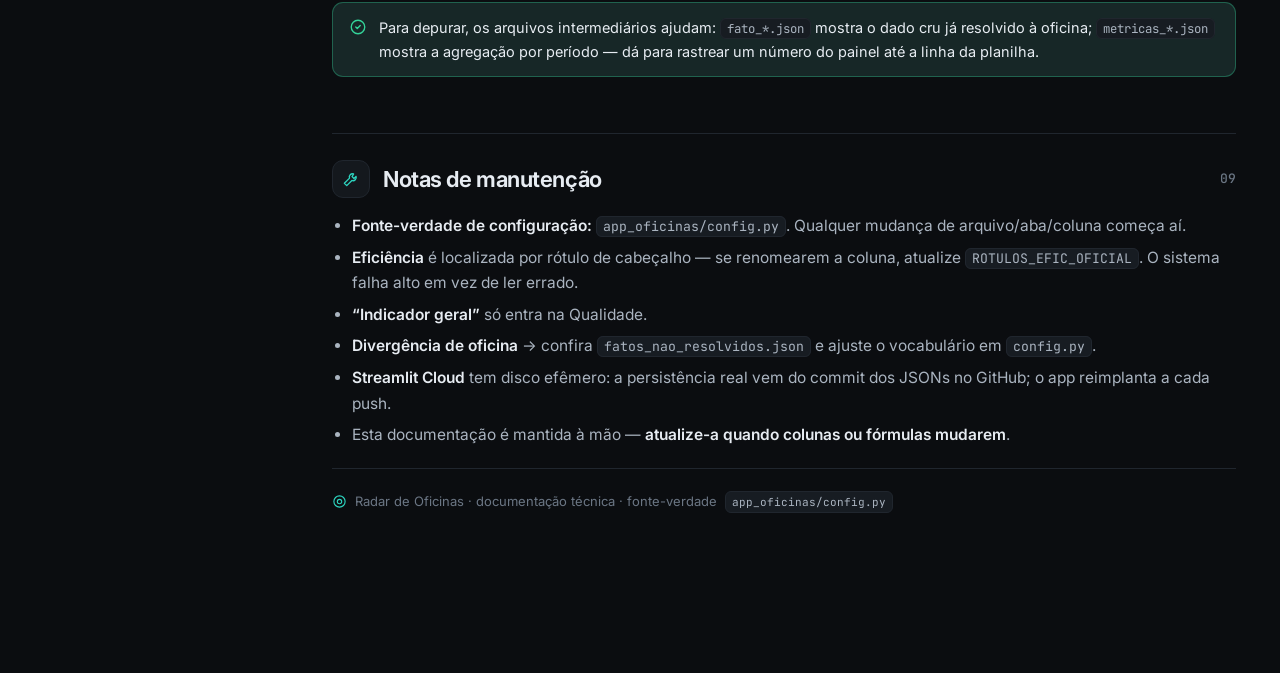
==== commit 1b1432cd: "Doc: redesign da pagina (docs moderno, tema claro/escuro, SVG, animacoes) Layout minimalista estilo " ====
--- a/doc/index.html
+++ b/doc/index.html
@@ -1,479 +1,745 @@
 <!DOCTYPE html>
-<html lang="pt-BR">
+<html lang="pt-BR" data-theme="dark">
 <head>
 <meta charset="utf-8">
 <meta name="viewport" content="width=device-width, initial-scale=1">
 <title>Radar de Oficinas — Documentação técnica</title>
+<link rel="preconnect" href="https://fonts.googleapis.com">
+<link rel="preconnect" href="https://fonts.gstatic.com" crossorigin>
+<link href="https://fonts.googleapis.com/css2?family=Inter:wght@400;500;600;700&family=JetBrains+Mono:wght@400;500;600&display=swap" rel="stylesheet">
+<noscript><style>.reveal{opacity:1!important;transform:none!important}</style></noscript>
 <style>
-  :root{
-    --bg:#f7f8fa; --surface:#ffffff; --ink:#1c2430; --muted:#5b6675;
-    --line:#e3e7ee; --brand:#0f766e; --brand-soft:#e6f4f2;
-    --ok:#16a34a; --alerta:#d97706; --critico:#dc2626;
-    --code-bg:#0f172a; --code-ink:#e2e8f0; --chip:#eef1f6;
-    --shadow:0 1px 2px rgba(16,24,40,.06),0 4px 16px rgba(16,24,40,.05);
+:root{
+  --bg:#0b0d10; --bg-soft:#111418; --panel:#14181d; --panel-2:#171c22;
+  --ink:#e7ecf2; --ink-dim:#aab4c0; --muted:#6b7684; --faint:#3a424c;
+  --line:#20262e; --line-2:#2a323b;
+  --accent:#2dd4bf; --accent-ink:#0a1614; --accent-dim:#134e4a;
+  --ok:#34d399; --warn:#fbbf24; --crit:#f87171; --info:#60a5fa;
+  --code-bg:#0d1117; --code-ink:#cdd6e2;
+  --shadow:0 1px 0 rgba(255,255,255,.02),0 12px 40px -18px rgba(0,0,0,.7);
+  --radius:14px; --ease:cubic-bezier(.22,.61,.36,1);
+}
+:root[data-theme="light"]{
+  --bg:#fbfcfd; --bg-soft:#f4f6f9; --panel:#ffffff; --panel-2:#f8fafc;
+  --ink:#111826; --ink-dim:#39434f; --muted:#69737f; --faint:#c7cfd8;
+  --line:#e7ebf0; --line-2:#dde3ea;
+  --accent:#0d9488; --accent-ink:#ffffff; --accent-dim:#ccfbf1;
+  --ok:#059669; --warn:#b45309; --crit:#dc2626; --info:#2563eb;
+  --code-bg:#0f172a; --code-ink:#dbe4f0;
+  --shadow:0 1px 2px rgba(16,24,40,.04),0 18px 40px -24px rgba(16,24,40,.22);
+}
+@media (prefers-color-scheme:light){
+  :root:not([data-theme="dark"]){
+    --bg:#fbfcfd; --bg-soft:#f4f6f9; --panel:#ffffff; --panel-2:#f8fafc;
+    --ink:#111826; --ink-dim:#39434f; --muted:#69737f; --faint:#c7cfd8;
+    --line:#e7ebf0; --line-2:#dde3ea; --accent:#0d9488; --accent-ink:#fff;
+    --accent-dim:#ccfbf1; --ok:#059669; --warn:#b45309; --crit:#dc2626; --info:#2563eb;
+    --code-bg:#0f172a; --code-ink:#dbe4f0;
+    --shadow:0 1px 2px rgba(16,24,40,.04),0 18px 40px -24px rgba(16,24,40,.22);
   }
-  *{box-sizing:border-box}
-  html{scroll-behavior:smooth}
-  body{margin:0;background:var(--bg);color:var(--ink);
-    font:16px/1.6 -apple-system,BlinkMacSystemFont,"Segoe UI",Roboto,Helvetica,Arial,sans-serif;}
-  .wrap{max-width:1180px;margin:0 auto;padding:0 20px;display:grid;
-    grid-template-columns:250px 1fr;gap:36px;align-items:start;}
-  /* Sidebar / TOC */
-  nav.toc{position:sticky;top:0;max-height:100vh;overflow:auto;padding:26px 0;}
-  nav.toc h2{font-size:12px;letter-spacing:.08em;text-transform:uppercase;
-    color:var(--muted);margin:0 0 10px;}
-  nav.toc a{display:block;color:var(--muted);text-decoration:none;padding:5px 10px;
-    border-radius:7px;font-size:14px;border-left:2px solid transparent;}
-  nav.toc a:hover{background:var(--surface);color:var(--ink);}
-  nav.toc a.sub{padding-left:22px;font-size:13px;}
-  main{padding:26px 0 90px;min-width:0;}
-  header.hero{background:linear-gradient(135deg,#0f766e,#115e59);color:#fff;
-    border-radius:16px;padding:30px 32px;margin-bottom:30px;box-shadow:var(--shadow);}
-  header.hero h1{margin:0 0 6px;font-size:27px;letter-spacing:-.01em;}
-  header.hero p{margin:0;opacity:.92;max-width:70ch;}
-  header.hero .meta{margin-top:16px;font-size:13px;opacity:.85;display:flex;
-    gap:8px;flex-wrap:wrap;}
-  header.hero .meta span{background:rgba(255,255,255,.15);padding:3px 10px;border-radius:999px;}
-  section{background:var(--surface);border:1px solid var(--line);border-radius:14px;
-    padding:24px 26px;margin-bottom:22px;box-shadow:var(--shadow);}
-  section > h2{margin:0 0 4px;font-size:21px;letter-spacing:-.01em;scroll-margin-top:20px;}
-  section > h2 .n{color:var(--brand);font-variant-numeric:tabular-nums;margin-right:8px;}
-  h3{margin:26px 0 8px;font-size:16px;color:var(--ink);}
-  h3:first-of-type{margin-top:14px;}
-  p{margin:10px 0;}
-  .lead{color:var(--muted);}
-  a{color:var(--brand);}
-  code{background:var(--chip);padding:1px 6px;border-radius:5px;font-size:.86em;
-    font-family:"SF Mono",ui-monospace,Menlo,Consolas,monospace;}
-  .col{font-family:"SF Mono",ui-monospace,Menlo,Consolas,monospace;font-weight:700;
-    background:var(--brand-soft);color:var(--brand);padding:1px 7px;border-radius:5px;}
-  table{border-collapse:collapse;width:100%;margin:14px 0;font-size:14.5px;
-    display:block;overflow-x:auto;}
-  th,td{border:1px solid var(--line);padding:8px 11px;text-align:left;vertical-align:top;}
-  th{background:#f1f4f8;font-weight:600;white-space:nowrap;}
-  td .col{white-space:nowrap;}
-  .formula{background:var(--code-bg);color:var(--code-ink);border-radius:10px;
-    padding:14px 16px;margin:12px 0;font-family:"SF Mono",ui-monospace,Menlo,Consolas,monospace;
-    font-size:14px;overflow-x:auto;line-height:1.55;}
-  .formula .cmt{color:#94a3b8;}
-  .callout{border-left:4px solid var(--brand);background:var(--brand-soft);
-    padding:12px 16px;border-radius:0 10px 10px 0;margin:14px 0;font-size:14.5px;}
-  .callout.warn{border-color:var(--alerta);background:#fef6ec;}
-  .callout.val{border-color:var(--ok);background:#eafaf0;}
-  .callout b{color:var(--ink);}
-  .pill{display:inline-block;font-size:12px;font-weight:600;padding:2px 9px;border-radius:999px;}
-  .pill.ok{background:#eafaf0;color:var(--ok);} .pill.al{background:#fef6ec;color:var(--alerta);}
-  .pill.cr{background:#fdecec;color:var(--critico);} .pill.no{background:var(--chip);color:var(--muted);}
-  .grid2{display:grid;grid-template-columns:1fr 1fr;gap:16px;}
-  .card{border:1px solid var(--line);border-radius:10px;padding:14px 16px;}
-  .card h4{margin:0 0 6px;font-size:14px;}
-  .src{font-size:13px;color:var(--muted);margin:2px 0 0;}
-  .src b{color:var(--ink);}
-  footer{color:var(--muted);font-size:13px;text-align:center;padding:20px;}
-  @media (max-width:880px){
-    .wrap{grid-template-columns:1fr;gap:0;}
-    nav.toc{position:static;max-height:none;padding:16px 0;border-bottom:1px solid var(--line);}
-    .grid2{grid-template-columns:1fr;}
-  }
+}
+*{box-sizing:border-box}
+html{scroll-behavior:smooth}
+body{margin:0;background:var(--bg);color:var(--ink);
+  font-family:"Inter",-apple-system,BlinkMacSystemFont,"Segoe UI",Roboto,sans-serif;
+  font-size:15.5px;line-height:1.65;-webkit-font-smoothing:antialiased;
+  transition:background .4s var(--ease),color .4s var(--ease);}
+a{color:inherit;text-decoration:none}
+svg{display:block}
+.mono{font-family:"JetBrains Mono",ui-monospace,Menlo,Consolas,monospace}
+
+/* scroll progress */
+#progress{position:fixed;top:0;left:0;height:2px;width:0;z-index:60;
+  background:linear-gradient(90deg,var(--accent),color-mix(in srgb,var(--accent) 55%,var(--info)));
+  transition:width .1s linear}
+
+/* topbar */
+.topbar{position:sticky;top:0;z-index:40;backdrop-filter:blur(12px);
+  background:color-mix(in srgb,var(--bg) 82%,transparent);
+  border-bottom:1px solid var(--line);}
+.topbar .inner{max-width:1240px;margin:0 auto;padding:13px 24px;
+  display:flex;align-items:center;gap:14px}
+.brand{display:flex;align-items:center;gap:11px;font-weight:600;letter-spacing:-.01em}
+.brand .mark{width:30px;height:30px;border-radius:9px;display:grid;place-items:center;
+  background:var(--accent-dim);color:var(--accent);flex:none}
+.brand small{display:block;font-weight:450;color:var(--muted);font-size:12px;letter-spacing:0}
+.top-spacer{flex:1}
+.tag{font-size:12px;color:var(--muted);border:1px solid var(--line);
+  padding:4px 10px;border-radius:999px;white-space:nowrap}
+.tag b{color:var(--ink-dim);font-weight:600}
+.tbtn{width:36px;height:36px;border-radius:9px;border:1px solid var(--line);
+  background:var(--panel);color:var(--ink-dim);display:grid;place-items:center;
+  cursor:pointer;transition:.2s var(--ease)}
+.tbtn:hover{color:var(--ink);border-color:var(--line-2);transform:translateY(-1px)}
+.tbtn .sun{display:none}
+:root[data-theme="light"] .tbtn .sun{display:block}
+:root[data-theme="light"] .tbtn .moon{display:none}
+@media(prefers-color-scheme:light){:root:not([data-theme="dark"]) .tbtn .sun{display:block}
+  :root:not([data-theme="dark"]) .tbtn .moon{display:none}}
+
+/* layout */
+.wrap{max-width:1240px;margin:0 auto;padding:0 24px;
+  display:grid;grid-template-columns:236px 1fr;gap:52px;align-items:start}
+nav.toc{position:sticky;top:60px;max-height:calc(100vh - 60px);overflow:auto;
+  padding:30px 0 40px}
+nav.toc .grp{font-size:11px;letter-spacing:.09em;text-transform:uppercase;
+  color:var(--muted);margin:0 0 8px 12px}
+nav.toc a{position:relative;display:flex;align-items:center;gap:9px;
+  color:var(--muted);padding:6px 12px;border-radius:8px;font-size:13.5px;
+  transition:color .18s var(--ease),background .18s var(--ease)}
+nav.toc a svg{width:15px;height:15px;opacity:.7;flex:none}
+nav.toc a:hover{color:var(--ink);background:var(--panel)}
+nav.toc a.active{color:var(--accent);background:color-mix(in srgb,var(--accent) 10%,transparent)}
+nav.toc a.active svg{opacity:1}
+nav.toc a.sub{padding-left:34px;font-size:13px}
+nav.toc a.sub::before{content:"";position:absolute;left:19px;top:50%;
+  width:4px;height:4px;border-radius:50%;background:var(--faint);transform:translateY(-50%)}
+nav.toc a.sub.active::before{background:var(--accent)}
+
+main{padding:34px 0 120px;min-width:0}
+
+/* hero */
+.hero{margin-bottom:40px}
+.eyebrow{display:inline-flex;align-items:center;gap:7px;font-size:12.5px;
+  color:var(--accent);font-weight:600;letter-spacing:.02em;
+  padding:5px 11px;border-radius:999px;background:color-mix(in srgb,var(--accent) 11%,transparent);
+  border:1px solid color-mix(in srgb,var(--accent) 24%,transparent);margin-bottom:18px}
+.eyebrow svg{width:14px;height:14px}
+.hero h1{margin:0 0 14px;font-size:38px;line-height:1.1;letter-spacing:-.025em;font-weight:700}
+.hero p{margin:0;color:var(--ink-dim);font-size:17px;max-width:64ch}
+.hero .facts{display:flex;flex-wrap:wrap;gap:8px;margin-top:22px}
+.hero .facts span{font-size:12.5px;color:var(--muted);background:var(--panel);
+  border:1px solid var(--line);padding:6px 12px;border-radius:9px}
+.hero .facts b{color:var(--ink-dim)}
+
+/* sections */
+section{scroll-margin-top:76px;margin-bottom:14px;padding:26px 0;
+  border-top:1px solid var(--line)}
+section:first-of-type{border-top:0}
+.s-head{display:flex;align-items:center;gap:13px;margin-bottom:6px}
+.s-ic{width:38px;height:38px;border-radius:11px;flex:none;display:grid;place-items:center;
+  background:var(--panel);border:1px solid var(--line);color:var(--accent)}
+.s-ic svg{width:19px;height:19px}
+.s-head h2{margin:0;font-size:22px;letter-spacing:-.02em;font-weight:650}
+.s-head .idx{font-family:"JetBrains Mono",monospace;font-size:13px;color:var(--muted);
+  margin-left:auto;font-weight:500}
+.lead{color:var(--ink-dim);font-size:16px;margin:6px 0 4px}
+h3{margin:30px 0 4px;font-size:16.5px;font-weight:650;letter-spacing:-.01em;
+  display:flex;align-items:center;gap:9px}
+h3 svg{width:17px;height:17px;color:var(--accent);flex:none}
+p{margin:12px 0;color:var(--ink-dim)}
+ul,ol{color:var(--ink-dim);padding-left:20px}
+li{margin:6px 0}
+b,strong{color:var(--ink);font-weight:600}
+.src{font-size:13.5px;color:var(--muted);margin:6px 0}
+.src b{color:var(--ink-dim)}
+
+code{font-family:"JetBrains Mono",ui-monospace,monospace;font-size:.85em;
+  background:var(--panel-2);border:1px solid var(--line);padding:1px 6px;border-radius:6px;
+  color:var(--ink-dim)}
+.col{font-family:"JetBrains Mono",monospace;font-weight:600;font-size:12.5px;
+  background:var(--accent-dim);color:var(--accent);padding:2px 8px;border-radius:6px;
+  border:1px solid color-mix(in srgb,var(--accent) 30%,transparent);white-space:nowrap}
+
+/* tables */
+.tbl-wrap{overflow-x:auto;border:1px solid var(--line);border-radius:12px;margin:16px 0;
+  background:var(--panel)}
+table{border-collapse:collapse;width:100%;font-size:14px}
+th,td{padding:10px 14px;text-align:left;vertical-align:top;border-bottom:1px solid var(--line)}
+tr:last-child td{border-bottom:0}
+th{font-size:11.5px;letter-spacing:.05em;text-transform:uppercase;color:var(--muted);
+  font-weight:600;background:var(--panel-2);white-space:nowrap;position:sticky;top:0}
+td{color:var(--ink-dim)}
+tbody tr{transition:background .15s var(--ease)}
+tbody tr:hover{background:var(--panel-2)}
+
+/* formula / code panel */
+.formula{background:var(--code-bg);color:var(--code-ink);border:1px solid var(--line-2);
+  border-radius:12px;padding:16px 18px;margin:16px 0;overflow-x:auto;
+  font-family:"JetBrains Mono",monospace;font-size:13.5px;line-height:1.75;
+  position:relative}
+.formula::before{content:"ƒ";position:absolute;top:10px;right:14px;color:var(--faint);
+  font-family:"JetBrains Mono",monospace;font-size:13px}
+.formula .cmt{color:var(--muted)}
+.formula b{color:var(--accent);font-weight:600}
+
+/* callouts */
+.note{display:flex;gap:12px;padding:13px 16px;border-radius:11px;margin:16px 0;
+  font-size:14.5px;line-height:1.6;border:1px solid var(--line);background:var(--panel)}
+.note svg{width:18px;height:18px;flex:none;margin-top:2px}
+.note.info{border-color:color-mix(in srgb,var(--info) 34%,transparent);
+  background:color-mix(in srgb,var(--info) 8%,var(--panel))}
+.note.info svg{color:var(--info)}
+.note.warn{border-color:color-mix(in srgb,var(--warn) 36%,transparent);
+  background:color-mix(in srgb,var(--warn) 9%,var(--panel))}
+.note.warn svg{color:var(--warn)}
+.note.val{border-color:color-mix(in srgb,var(--ok) 34%,transparent);
+  background:color-mix(in srgb,var(--ok) 8%,var(--panel))}
+.note.val svg{color:var(--ok)}
+.note b{color:var(--ink)}
+
+/* cards grid */
+.grid2{display:grid;grid-template-columns:1fr 1fr;gap:16px;margin:16px 0}
+.card{border:1px solid var(--line);border-radius:12px;padding:16px 18px;background:var(--panel)}
+.card h4{margin:0 0 4px;font-size:14.5px;font-weight:650;color:var(--ink);
+  display:flex;align-items:center;gap:8px}
+.card h4 svg{width:16px;height:16px;color:var(--accent)}
+.card .tbl-wrap{margin:12px 0 0;border-radius:9px}
+
+/* pills */
+.pill{display:inline-block;font-size:11.5px;font-weight:600;padding:3px 10px;border-radius:999px;
+  border:1px solid transparent}
+.pill.ok{background:color-mix(in srgb,var(--ok) 15%,transparent);color:var(--ok);
+  border-color:color-mix(in srgb,var(--ok) 30%,transparent)}
+.pill.al{background:color-mix(in srgb,var(--warn) 15%,transparent);color:var(--warn);
+  border-color:color-mix(in srgb,var(--warn) 30%,transparent)}
+.pill.cr{background:color-mix(in srgb,var(--crit) 15%,transparent);color:var(--crit);
+  border-color:color-mix(in srgb,var(--crit) 30%,transparent)}
+.pill.no{background:var(--panel-2);color:var(--muted);border-color:var(--line)}
+
+footer{margin-top:20px;padding-top:22px;border-top:1px solid var(--line);
+  color:var(--muted);font-size:13px;display:flex;align-items:center;gap:8px;flex-wrap:wrap}
+footer svg{width:15px;height:15px;color:var(--accent)}
+
+/* reveal animation */
+.reveal{opacity:0;transform:translateY(14px);
+  transition:opacity .6s var(--ease),transform .6s var(--ease)}
+.reveal.in{opacity:1;transform:none}
+@media (prefers-reduced-motion:reduce){
+  html{scroll-behavior:auto}
+  .reveal{opacity:1;transform:none;transition:none}
+  #progress,.tbtn,tbody tr{transition:none}
+}
+@media (max-width:900px){
+  .wrap{grid-template-columns:1fr;gap:0}
+  nav.toc{position:static;max-height:none;padding:14px 0;border-bottom:1px solid var(--line);
+    display:flex;flex-wrap:wrap;gap:4px}
+  nav.toc .grp{display:none}
+  nav.toc a.sub{padding-left:12px}
+  nav.toc a.sub::before{display:none}
+  .grid2{grid-template-columns:1fr}
+  .hero h1{font-size:30px}
+  main{padding:22px 0 80px}
+}
 </style>
 </head>
 <body>
+<div id="progress"></div>
+
+<div class="topbar">
+  <div class="inner">
+    <div class="brand">
+      <span class="mark" aria-hidden="true">
+        <svg viewBox="0 0 24 24" width="18" height="18" fill="none" stroke="currentColor" stroke-width="1.8" stroke-linecap="round" stroke-linejoin="round">
+          <circle cx="12" cy="12" r="9"/><circle cx="12" cy="12" r="4.2"/><path d="M12 3v3.5M12 17.5V21M3 12h3.5M17.5 12H21"/>
+        </svg>
+      </span>
+      <span>Radar de Oficinas<small>Documentação técnica</small></span>
+    </div>
+    <div class="top-spacer"></div>
+    <span class="tag">Fonte-verdade: <b>config.py</b></span>
+    <button class="tbtn" id="theme" aria-label="Alternar tema" title="Alternar tema">
+      <svg class="moon" viewBox="0 0 24 24" width="17" height="17" fill="none" stroke="currentColor" stroke-width="1.8" stroke-linecap="round" stroke-linejoin="round"><path d="M21 12.8A9 9 0 1 1 11.2 3a7 7 0 0 0 9.8 9.8z"/></svg>
+      <svg class="sun" viewBox="0 0 24 24" width="17" height="17" fill="none" stroke="currentColor" stroke-width="1.8" stroke-linecap="round" stroke-linejoin="round"><circle cx="12" cy="12" r="4"/><path d="M12 2v2M12 20v2M4.9 4.9l1.4 1.4M17.7 17.7l1.4 1.4M2 12h2M20 12h2M4.9 19.1l1.4-1.4M17.7 6.3l1.4-1.4"/></svg>
+    </button>
+  </div>
+</div>
+
 <div class="wrap">
-
-<nav class="toc">
-  <h2>Sumário</h2>
-  <a href="#visao">Visão geral</a>
-  <a href="#pipeline">Pipeline de dados</a>
-  <a href="#chave">Chave de junção (De-Para)</a>
-  <a href="#planilhas">Planilhas usadas</a>
-  <a href="#produtividade" class="sub">Produtividade</a>
-  <a href="#absenteismo" class="sub">Absenteísmo</a>
-  <a href="#eficiencia" class="sub">Eficiência</a>
-  <a href="#treinos" class="sub">Treinamentos</a>
-  <a href="#qualidade" class="sub">Qualidade</a>
-  <a href="#impacto" class="sub">Impacto (dif-em-dif)</a>
-  <a href="#semaforos">Semáforos e metas</a>
-  <a href="#saidas">Saídas (data/*.json)</a>
-  <a href="#atualizar">Como atualizar</a>
-  <a href="#validar">Como validar</a>
-  <a href="#manutencao">Notas de manutenção</a>
+<nav class="toc" id="toc">
+  <p class="grp">Documentação</p>
+  <a href="#visao" data-t="visao"><svg viewBox="0 0 24 24" fill="none" stroke="currentColor" stroke-width="1.7" stroke-linecap="round" stroke-linejoin="round"><path d="M2 12s3.5-7 10-7 10 7 10 7-3.5 7-10 7-10-7-10-7z"/><circle cx="12" cy="12" r="3"/></svg>Visão geral</a>
+  <a href="#pipeline" data-t="pipeline"><svg viewBox="0 0 24 24" fill="none" stroke="currentColor" stroke-width="1.7" stroke-linecap="round" stroke-linejoin="round"><circle cx="6" cy="6" r="2.4"/><circle cx="6" cy="18" r="2.4"/><circle cx="18" cy="12" r="2.4"/><path d="M8.4 6H14a2 2 0 0 1 2 2v1.6M8.4 18H14a2 2 0 0 0 2-2v-1.6"/></svg>Pipeline</a>
+  <a href="#chave" data-t="chave"><svg viewBox="0 0 24 24" fill="none" stroke="currentColor" stroke-width="1.7" stroke-linecap="round" stroke-linejoin="round"><path d="M10 13a5 5 0 0 0 7 0l3-3a5 5 0 0 0-7-7l-1 1"/><path d="M14 11a5 5 0 0 0-7 0l-3 3a5 5 0 0 0 7 7l1-1"/></svg>Chave de junção</a>
+  <a href="#planilhas" data-t="planilhas"><svg viewBox="0 0 24 24" fill="none" stroke="currentColor" stroke-width="1.7" stroke-linecap="round" stroke-linejoin="round"><rect x="3" y="4" width="18" height="16" rx="2"/><path d="M3 9h18M9 4v16"/></svg>Planilhas</a>
+  <a href="#produtividade" class="sub" data-t="produtividade">Produtividade</a>
+  <a href="#absenteismo" class="sub" data-t="absenteismo">Absenteísmo</a>
+  <a href="#eficiencia" class="sub" data-t="eficiencia">Eficiência</a>
+  <a href="#treinos" class="sub" data-t="treinos">Treinamentos</a>
+  <a href="#qualidade" class="sub" data-t="qualidade">Qualidade</a>
+  <a href="#impacto" class="sub" data-t="impacto">Impacto</a>
+  <a href="#semaforos" data-t="semaforos"><svg viewBox="0 0 24 24" fill="none" stroke="currentColor" stroke-width="1.7" stroke-linecap="round" stroke-linejoin="round"><rect x="8" y="2" width="8" height="20" rx="4"/><circle cx="12" cy="7" r="1.4"/><circle cx="12" cy="12" r="1.4"/><circle cx="12" cy="17" r="1.4"/></svg>Semáforos</a>
+  <a href="#saidas" data-t="saidas"><svg viewBox="0 0 24 24" fill="none" stroke="currentColor" stroke-width="1.7" stroke-linecap="round" stroke-linejoin="round"><ellipse cx="12" cy="5" rx="8" ry="3"/><path d="M4 5v14c0 1.7 3.6 3 8 3s8-1.3 8-3V5M4 12c0 1.7 3.6 3 8 3s8-1.3 8-3"/></svg>Saídas JSON</a>
+  <a href="#atualizar" data-t="atualizar"><svg viewBox="0 0 24 24" fill="none" stroke="currentColor" stroke-width="1.7" stroke-linecap="round" stroke-linejoin="round"><path d="M21 12a9 9 0 1 1-2.6-6.4M21 4v5h-5"/></svg>Como atualizar</a>
+  <a href="#validar" data-t="validar"><svg viewBox="0 0 24 24" fill="none" stroke="currentColor" stroke-width="1.7" stroke-linecap="round" stroke-linejoin="round"><path d="M9 12l2 2 4-4"/><circle cx="12" cy="12" r="9"/></svg>Como validar</a>
+  <a href="#manutencao" data-t="manutencao"><svg viewBox="0 0 24 24" fill="none" stroke="currentColor" stroke-width="1.7" stroke-linecap="round" stroke-linejoin="round"><path d="M14.7 6.3a4 4 0 0 0-5.2 5.2L3 18l3 3 6.5-6.5a4 4 0 0 0 5.2-5.2l-2.6 2.6-2.4-2.4z"/></svg>Manutenção</a>
 </nav>
 
 <main>
-<header class="hero">
-  <h1>Radar de Oficinas — Documentação técnica</h1>
-  <p>O que o app faz, quais planilhas ele lê, quais colunas alimentam cada
-     número e de onde vem cada valor — escrito para quem for dar manutenção e
-     precisar validar os resultados célula a célula.</p>
-  <div class="meta">
-    <span>App: Streamlit + SPA (ECharts)</span>
-    <span>ETL: Python / openpyxl</span>
-    <span>Fonte-verdade: <code>app_oficinas/config.py</code></span>
+  <div class="hero reveal">
+    <span class="eyebrow"><svg viewBox="0 0 24 24" fill="none" stroke="currentColor" stroke-width="2" stroke-linecap="round" stroke-linejoin="round"><path d="M4 19.5V5a2 2 0 0 1 2-2h11l3 3v13.5"/><path d="M8 7h6M8 11h8M8 15h5"/></svg>Referência de manutenção</span>
+    <h1>Como o Radar de Oficinas transforma planilhas em números.</h1>
+    <p>O que o app faz, quais planilhas ele lê, quais colunas alimentam cada
+       métrica e de onde vem cada valor — para dar manutenção e validar os
+       resultados célula a célula.</p>
+    <div class="facts">
+      <span><b>Interface</b> · Streamlit + ECharts</span>
+      <span><b>ETL</b> · Python / openpyxl</span>
+      <span><b>Config</b> · app_oficinas/config.py</span>
+    </div>
   </div>
-</header>
-
-<!-- ============================================================ VISÃO GERAL -->
-<section id="visao">
-  <h2><span class="n">1.</span>Visão geral</h2>
-  <p class="lead">O Radar de Oficinas mede o desempenho das oficinas parceiras e
-     cruza esse desempenho com os treinamentos que elas receberam.</p>
-  <p>A partir de planilhas <code>.xlsx</code> exportadas pela operação, um
-     pipeline em Python gera arquivos <code>data/*.json</code> que abastecem um
-     painel web (SPA em ECharts) com quatro telas:</p>
-  <ul>
-    <li><b>Ranking geral</b> — todas as oficinas comparadas por peças/mês,
-        peças/semana, totais recentes, absenteísmo e eficiência.</li>
-    <li><b>Ficha da oficina</b> — linha do tempo de produção e absenteísmo, a %
-        de eficiência atual e os marcos de treino sobre o gráfico.</li>
-    <li><b>Impacto</b> — comparação antes × depois do treino, com grupo de
-        controle (diferença-em-diferenças).</li>
-    <li><b>Qualidade</b> — nota de qualidade, índice de 2ª qualidade e as
-        principais causas de defeito.</li>
-  </ul>
-  <div class="callout"><b>Princípio central:</b> o app <b>não inventa fórmula</b>.
-     Ele lê os números que as próprias planilhas já calculam (eficiência,
-     qualidade) e apenas agrega/organiza. Onde há cálculo, ele reproduz o mesmo
-     critério da planilha de origem.</div>
-</section>
-
-<!-- ================================================================ PIPELINE -->
-<section id="pipeline">
-  <h2><span class="n">2.</span>Pipeline de dados</h2>
-  <p>O comando <code>python -m scripts.build_tudo</code> (o que o botão
-     <b>Atualizar dados</b> dispara) roda seis passos em ordem — cada um lê a
-     saída do anterior:</p>
-  <table>
-    <tr><th>#</th><th>Passo</th><th>Script</th><th>O que faz</th><th>Gera</th></tr>
-    <tr><td>1</td><td>De-Para</td><td><code>build_depara.py</code></td>
-        <td>Normaliza a razão social e cria a dimensão canônica de oficinas.</td>
-        <td><code>depara.json</code></td></tr>
-    <tr><td>2</td><td>Fatos (ETL)</td><td><code>build_fatos.py</code></td>
-        <td>Lê as colunas de valor das planilhas e resolve cada linha à oficina canônica.</td>
-        <td><code>fato_*.json</code></td></tr>
-    <tr><td>3</td><td>Métricas</td><td><code>build_metricas.py</code></td>
-        <td>Agrega os fatos por oficina × período (mês/semana/ano).</td>
-        <td><code>metricas_*.json</code></td></tr>
-    <tr><td>4</td><td>Impacto</td><td><code>build_impacto.py</code></td>
-        <td>Calcula antes×depois do treino + controle (dif-em-dif).</td>
-        <td><code>impacto_*.json</code></td></tr>
-    <tr><td>5</td><td>Dashboard</td><td><code>build_dashboard.py</code></td>
-        <td>Monta o payload das telas (ranking, séries, semáforos).</td>
-        <td><code>dashboard.json</code></td></tr>
-    <tr><td>6</td><td>Qualidade</td><td><code>build_qualidade.py</code></td>
-        <td>Lê as abas RESUMO/DEFEITOS do “Indicador geral” e gera qualidade.</td>
-        <td><code>qualidade.json</code></td></tr>
-  </table>
-  <div class="callout">Camadas: <code>infra/</code> só faz I/O (sabe onde estão
-     as células, via <code>config.py</code>); <code>services/</code> contém as
-     regras de negócio puras; <code>scripts/</code> orquestra. Toda peculiaridade
-     de planilha (arquivo, aba, linha, coluna) mora em <b><code>app_oficinas/config.py</code></b>.</div>
-</section>
-
-<!-- =================================================================== CHAVE -->
-<section id="chave">
-  <h2><span class="n">3.</span>Chave de junção — o De-Para</h2>
-  <p>Não existe um código único de oficina compartilhado entre as planilhas. A
-     chave que liga tudo é a <b>razão social</b>, que vem grafada de formas
-     diferentes em cada arquivo (sufixos POLO/CARGO, acentos, ME/LTDA,
-     matriz/filial). Por isso o passo 1 constrói um <b>De-Para</b>:</p>
-  <ul>
-    <li>Remove tokens jurídicos (<code>LTDA, ME, EPP…</code>) e de unidade
-        (<code>POLO, CARGO, JEANS, MALHA…</code>) para achar um <b>nome-base</b>.</li>
-    <li>Agrupa variantes no mesmo <code>oficina_id</code> canônico.</li>
-    <li>O <b>nome de exibição</b> segue a grafia de <code>postos.xlsx</code>
-        (lista oficial de parceiros — <code>config.FONTE_NOME_PADRAO</code>).</li>
-    <li>Nomes muito parecidos (similaridade ≥ 0,90) são marcados para revisão humana.</li>
-  </ul>
-  <div class="callout warn"><b>CNPJ</b> só existe nas planilhas de treinamento;
-     as de desempenho têm apenas o nome. Se uma oficina não aparecer cruzada,
-     quase sempre é divergência de razão social — ajuste o vocabulário em
-     <code>config.py</code> (<code>TOKENS_UNIDADE</code>, <code>TOKENS_JURIDICOS</code>,
-     <code>RUIDO</code>).</div>
-</section>
-
-<!-- =============================================================== PLANILHAS -->
-<section id="planilhas">
-  <h2><span class="n">4.</span>Planilhas usadas</h2>
-  <p>Todas ficam na <b>raiz do projeto</b>. Os índices de coluna abaixo são
-     base 0 no código; a letra é a coluna do Excel correspondente.</p>
-  <table>
-    <tr><th>Arquivo</th><th>Aba</th><th>Cabeçalho / 1ª linha</th><th>Alimenta</th></tr>
-    <tr><td><code>RECEBIMENTO.xlsx</code></td><td>RECEBIMENTO</td><td>dados na linha 2</td><td>Produtividade</td></tr>
-    <tr><td><code>postos.xlsx</code></td><td>Dados</td><td>dados na linha 2</td><td>Absenteísmo · nomes-padrão</td></tr>
-    <tr><td><code>ESTOQUE OFICINAS - JEANS - 2026.xlsx</code></td><td>ESTOQUE</td><td>cabeçalho linha 5 · dados linha 6</td><td>Eficiência (JEANS)</td></tr>
-    <tr><td><code>ESTOQUE OFICINA NÃO JEANS.xlsx</code></td><td>ESTOQUE OFICINAS</td><td>cabeçalho linha 8 · dados linha 9</td><td>Eficiência (não-jeans)</td></tr>
-    <tr><td><code>Histórico de Atendimento EP.xlsx</code></td><td>Planilha1</td><td>dados na linha 2</td><td>Treinamentos (EP)</td></tr>
-    <tr><td><code>Inscrições Lidera+ Gestão de Pessoas.xlsx</code></td><td>Sheet1</td><td>dados na linha 2</td><td>Treinamentos (Lidera+)</td></tr>
-    <tr><td><code>Indicador geral_Junho.xlsx</code></td><td>RESUMO · DEFEITOS</td><td>cabeçalho linha 2 · dados linha 3</td><td>Qualidade <b>somente</b></td></tr>
-  </table>
-  <div class="callout warn"><b>“Indicador geral” é ignorado de propósito</b> para
-     eficiência/produtividade/absenteísmo. Ele só é usado nas abas
-     <code>RESUMO</code> e <code>DEFEITOS</code> para as métricas de Qualidade.</div>
-
-  <!-- -------------------------------------------------- PRODUTIVIDADE -->
-  <h3 id="produtividade">4.1 · Produtividade — volume de peças</h3>
-  <p class="src"><b>Fonte:</b> <code>RECEBIMENTO.xlsx</code> · aba
-     <code>RECEBIMENTO</code> · dados a partir da linha 2 (diário, jan→ago/2026).</p>
-  <table>
-    <tr><th>Coluna</th><th>Índice</th><th>Campo</th><th>Uso</th></tr>
-    <tr><td><span class="col">A</span></td><td>0</td><td>Data</td><td>define mês / semana ISO</td></tr>
-    <tr><td><span class="col">B</span></td><td>1</td><td>Razão social</td><td>chave da oficina</td></tr>
-    <tr><td><span class="col">D</span></td><td>3</td><td>MP (matéria-prima)</td><td>normalização (JEANS/MALHA…)</td></tr>
-    <tr><td><span class="col">E</span></td><td>4</td><td>REAL CORTADO</td><td><b>peças produzidas</b> (o volume)</td></tr>
-    <tr><td><span class="col">F</span></td><td>5</td><td>MINUTOS</td><td>base do antigo peças/minuto (não exibido)</td></tr>
-  </table>
-  <div class="formula">
-peças/mês (<b>pecas_mes</b>)   = média das peças (Σ REAL CORTADO) por <b>mês</b> com dado<br>
+
+  <!-- 1 VISÃO GERAL -->
+  <section id="visao">
+    <div class="s-head reveal">
+      <span class="s-ic"><svg viewBox="0 0 24 24" fill="none" stroke="currentColor" stroke-width="1.7" stroke-linecap="round" stroke-linejoin="round"><path d="M2 12s3.5-7 10-7 10 7 10 7-3.5 7-10 7-10-7-10-7z"/><circle cx="12" cy="12" r="3"/></svg></span>
+      <h2>Visão geral</h2><span class="idx">01</span>
+    </div>
+    <p class="lead reveal">O Radar mede o desempenho das oficinas parceiras e cruza esse
+       desempenho com os treinamentos que elas receberam.</p>
+    <p class="reveal">A partir de planilhas <code>.xlsx</code> exportadas pela operação, um
+       pipeline em Python gera arquivos <code>data/*.json</code> que abastecem um
+       painel web com quatro telas:</p>
+    <ul class="reveal">
+      <li><b>Ranking geral</b> — oficinas comparadas por peças/mês, peças/semana, totais recentes, absenteísmo e eficiência.</li>
+      <li><b>Ficha da oficina</b> — linha do tempo de produção e absenteísmo, a % de eficiência atual e os marcos de treino.</li>
+      <li><b>Impacto</b> — antes × depois do treino, com grupo de controle (diferença-em-diferenças).</li>
+      <li><b>Qualidade</b> — nota de qualidade, índice de 2ª qualidade e as principais causas de defeito.</li>
+    </ul>
+    <div class="note info reveal">
+      <svg viewBox="0 0 24 24" fill="none" stroke="currentColor" stroke-width="1.8" stroke-linecap="round" stroke-linejoin="round"><circle cx="12" cy="12" r="9"/><path d="M12 11v5M12 8h.01"/></svg>
+      <div><b>Princípio central:</b> o app não inventa fórmula. Ele lê os números
+        que as próprias planilhas já calculam (eficiência, qualidade) e apenas
+        agrega/organiza. Onde há cálculo, reproduz o critério da planilha de origem.</div>
+    </div>
+  </section>
+
+  <!-- 2 PIPELINE -->
+  <section id="pipeline">
+    <div class="s-head reveal">
+      <span class="s-ic"><svg viewBox="0 0 24 24" fill="none" stroke="currentColor" stroke-width="1.7" stroke-linecap="round" stroke-linejoin="round"><circle cx="6" cy="6" r="2.4"/><circle cx="6" cy="18" r="2.4"/><circle cx="18" cy="12" r="2.4"/><path d="M8.4 6H14a2 2 0 0 1 2 2v1.6M8.4 18H14a2 2 0 0 0 2-2v-1.6"/></svg></span>
+      <h2>Pipeline de dados</h2><span class="idx">02</span>
+    </div>
+    <p class="reveal">O comando <code>python -m scripts.build_tudo</code> (o que o botão
+       <b>Atualizar dados</b> dispara) roda seis passos em ordem — cada um lê a saída do anterior.</p>
+    <div class="tbl-wrap reveal">
+      <table>
+        <thead><tr><th>#</th><th>Passo</th><th>Script</th><th>O que faz</th><th>Gera</th></tr></thead>
+        <tbody>
+          <tr><td>1</td><td>De-Para</td><td><code>build_depara.py</code></td><td>Normaliza a razão social e cria a dimensão canônica de oficinas.</td><td><code>depara.json</code></td></tr>
+          <tr><td>2</td><td>Fatos (ETL)</td><td><code>build_fatos.py</code></td><td>Lê as colunas de valor e resolve cada linha à oficina canônica.</td><td><code>fato_*.json</code></td></tr>
+          <tr><td>3</td><td>Métricas</td><td><code>build_metricas.py</code></td><td>Agrega os fatos por oficina × período (mês/semana/ano).</td><td><code>metricas_*.json</code></td></tr>
+          <tr><td>4</td><td>Impacto</td><td><code>build_impacto.py</code></td><td>Calcula antes×depois do treino + controle (dif-em-dif).</td><td><code>impacto_*.json</code></td></tr>
+          <tr><td>5</td><td>Dashboard</td><td><code>build_dashboard.py</code></td><td>Monta o payload das telas (ranking, séries, semáforos).</td><td><code>dashboard.json</code></td></tr>
+          <tr><td>6</td><td>Qualidade</td><td><code>build_qualidade.py</code></td><td>Lê RESUMO/DEFEITOS do “Indicador geral” e gera a qualidade.</td><td><code>qualidade.json</code></td></tr>
+        </tbody>
+      </table>
+    </div>
+    <div class="note info reveal">
+      <svg viewBox="0 0 24 24" fill="none" stroke="currentColor" stroke-width="1.8" stroke-linecap="round" stroke-linejoin="round"><path d="M4 7h16M4 12h16M4 17h10"/></svg>
+      <div>Camadas: <code>infra/</code> só faz I/O; <code>services/</code> tem as
+        regras puras; <code>scripts/</code> orquestra. Toda peculiaridade de
+        planilha (arquivo, aba, linha, coluna) mora em <b><code>app_oficinas/config.py</code></b>.</div>
+    </div>
+  </section>
+
+  <!-- 3 CHAVE -->
+  <section id="chave">
+    <div class="s-head reveal">
+      <span class="s-ic"><svg viewBox="0 0 24 24" fill="none" stroke="currentColor" stroke-width="1.7" stroke-linecap="round" stroke-linejoin="round"><path d="M10 13a5 5 0 0 0 7 0l3-3a5 5 0 0 0-7-7l-1 1"/><path d="M14 11a5 5 0 0 0-7 0l-3 3a5 5 0 0 0 7 7l1-1"/></svg></span>
+      <h2>Chave de junção — o De-Para</h2><span class="idx">03</span>
+    </div>
+    <p class="reveal">Não existe um código único de oficina compartilhado entre as
+       planilhas. A chave que liga tudo é a <b>razão social</b>, grafada de formas
+       diferentes em cada arquivo (sufixos POLO/CARGO, acentos, ME/LTDA,
+       matriz/filial). Por isso o passo 1 constrói um <b>De-Para</b>:</p>
+    <ul class="reveal">
+      <li>Remove tokens jurídicos (<code>LTDA, ME, EPP…</code>) e de unidade (<code>POLO, CARGO, JEANS, MALHA…</code>) para achar um <b>nome-base</b>.</li>
+      <li>Agrupa variantes no mesmo <code>oficina_id</code> canônico.</li>
+      <li>O <b>nome de exibição</b> segue a grafia de <code>postos.xlsx</code> (lista oficial de parceiros).</li>
+      <li>Nomes muito parecidos (similaridade ≥ 0,90) são marcados para revisão humana.</li>
+    </ul>
+    <div class="note warn reveal">
+      <svg viewBox="0 0 24 24" fill="none" stroke="currentColor" stroke-width="1.8" stroke-linecap="round" stroke-linejoin="round"><path d="M10.3 3.9 1.8 18a2 2 0 0 0 1.7 3h17a2 2 0 0 0 1.7-3L13.7 3.9a2 2 0 0 0-3.4 0z"/><path d="M12 9v4M12 17h.01"/></svg>
+      <div><b>CNPJ</b> só existe nas planilhas de treinamento; as de desempenho têm
+        apenas o nome. Se uma oficina não cruzar, quase sempre é divergência de
+        razão social — ajuste o vocabulário em <code>config.py</code>
+        (<code>TOKENS_UNIDADE</code>, <code>TOKENS_JURIDICOS</code>, <code>RUIDO</code>).</div>
+    </div>
+  </section>
+
+  <!-- 4 PLANILHAS -->
+  <section id="planilhas">
+    <div class="s-head reveal">
+      <span class="s-ic"><svg viewBox="0 0 24 24" fill="none" stroke="currentColor" stroke-width="1.7" stroke-linecap="round" stroke-linejoin="round"><rect x="3" y="4" width="18" height="16" rx="2"/><path d="M3 9h18M9 4v16"/></svg></span>
+      <h2>Planilhas usadas</h2><span class="idx">04</span>
+    </div>
+    <p class="reveal">Todas ficam na <b>raiz do projeto</b>. Os índices de coluna são
+       base 0 no código; a letra é a coluna do Excel correspondente.</p>
+    <div class="tbl-wrap reveal">
+      <table>
+        <thead><tr><th>Arquivo</th><th>Aba</th><th>Cabeçalho / 1ª linha</th><th>Alimenta</th></tr></thead>
+        <tbody>
+          <tr><td><code>RECEBIMENTO.xlsx</code></td><td>RECEBIMENTO</td><td>dados na linha 2</td><td>Produtividade</td></tr>
+          <tr><td><code>postos.xlsx</code></td><td>Dados</td><td>dados na linha 2</td><td>Absenteísmo · nomes-padrão</td></tr>
+          <tr><td><code>ESTOQUE OFICINAS - JEANS - 2026.xlsx</code></td><td>ESTOQUE</td><td>cabeçalho 5 · dados 6</td><td>Eficiência (JEANS)</td></tr>
+          <tr><td><code>ESTOQUE OFICINA NÃO JEANS.xlsx</code></td><td>ESTOQUE OFICINAS</td><td>cabeçalho 8 · dados 9</td><td>Eficiência (não-jeans)</td></tr>
+          <tr><td><code>Histórico de Atendimento EP.xlsx</code></td><td>Planilha1</td><td>dados na linha 2</td><td>Treinamentos (EP)</td></tr>
+          <tr><td><code>Inscrições Lidera+ Gestão de Pessoas.xlsx</code></td><td>Sheet1</td><td>dados na linha 2</td><td>Treinamentos (Lidera+)</td></tr>
+          <tr><td><code>Indicador geral_Junho.xlsx</code></td><td>RESUMO · DEFEITOS</td><td>cabeçalho 2 · dados 3</td><td>Qualidade <b>somente</b></td></tr>
+        </tbody>
+      </table>
+    </div>
+    <div class="note warn reveal">
+      <svg viewBox="0 0 24 24" fill="none" stroke="currentColor" stroke-width="1.8" stroke-linecap="round" stroke-linejoin="round"><path d="M10.3 3.9 1.8 18a2 2 0 0 0 1.7 3h17a2 2 0 0 0 1.7-3L13.7 3.9a2 2 0 0 0-3.4 0z"/><path d="M12 9v4M12 17h.01"/></svg>
+      <div><b>“Indicador geral” é ignorado de propósito</b> para
+        eficiência/produtividade/absenteísmo. Só é usado nas abas
+        <code>RESUMO</code> e <code>DEFEITOS</code> para a Qualidade.</div>
+    </div>
+
+    <h3 id="produtividade"><svg viewBox="0 0 24 24" fill="none" stroke="currentColor" stroke-width="1.8" stroke-linecap="round" stroke-linejoin="round"><path d="M3 3v18h18"/><path d="M7 14l3-4 3 3 4-6"/></svg>4.1 · Produtividade — volume de peças</h3>
+    <p class="src reveal"><b>Fonte:</b> <code>RECEBIMENTO.xlsx</code> · aba <code>RECEBIMENTO</code> · dados a partir da linha 2 (diário, jan→ago/2026).</p>
+    <div class="tbl-wrap reveal">
+      <table>
+        <thead><tr><th>Coluna</th><th>Índice</th><th>Campo</th><th>Uso</th></tr></thead>
+        <tbody>
+          <tr><td><span class="col">A</span></td><td>0</td><td>Data</td><td>define mês / semana ISO</td></tr>
+          <tr><td><span class="col">B</span></td><td>1</td><td>Razão social</td><td>chave da oficina</td></tr>
+          <tr><td><span class="col">D</span></td><td>3</td><td>MP (matéria-prima)</td><td>normalização (JEANS/MALHA…)</td></tr>
+          <tr><td><span class="col">E</span></td><td>4</td><td>REAL CORTADO</td><td><b>peças produzidas</b> (o volume)</td></tr>
+          <tr><td><span class="col">F</span></td><td>5</td><td>MINUTOS</td><td>base do antigo peças/minuto (não exibido)</td></tr>
+        </tbody>
+      </table>
+    </div>
+    <div class="formula reveal">
+peças/mês (<b>pecas_mes</b>)     = média das peças (Σ REAL CORTADO) por <b>mês</b> com dado<br>
 peças/semana (<b>pecas_semana</b>) = média das peças por <b>semana ISO</b> com dado<br>
-total do mês  (<b>pecas_mes_total</b>)    = Σ peças do <b>mês mais recente</b> com produção<br>
+total do mês (<b>pecas_mes_total</b>)     = Σ peças do <b>mês mais recente</b> com produção<br>
 total da semana (<b>pecas_semana_total</b>) = Σ peças da <b>semana mais recente</b> com produção<br>
-<span class="cmt"># peças_por_minuto = Σpeças ÷ Σminutos — ainda calculado, mas NÃO mostrado</span>
-  </div>
-  <div class="callout">Decisão do usuário: produtividade é lida como
-     <b>volume</b>, não como peças/hora. Volume depende do tamanho da oficina,
-     então <b>não tem semáforo</b> — mostra só o número. Os “totais” refletem o
-     <b>ritmo atual</b> (último período com dado), não o acumulado do ano.</div>
-
-  <!-- -------------------------------------------------- ABSENTEÍSMO -->
-  <h3 id="absenteismo">4.2 · Absenteísmo</h3>
-  <p class="src"><b>Fonte:</b> <code>postos.xlsx</code> · aba <code>Dados</code>
-     · dados a partir da linha 2 (jan/2024 → ago/2026).</p>
-  <table>
-    <tr><th>Coluna</th><th>Índice</th><th>Campo</th><th>Uso</th></tr>
-    <tr><td><span class="col">A</span></td><td>0</td><td>Frete</td><td>—</td></tr>
-    <tr><td><span class="col">B</span></td><td>1</td><td>MP</td><td>normalização</td></tr>
-    <tr><td><span class="col">C</span></td><td>2</td><td>Razão social</td><td>chave da oficina · nome-padrão</td></tr>
-    <tr><td><span class="col">D</span></td><td>3</td><td>Data (Efetivos)</td><td>período — <b>referência de data</b></td></tr>
-    <tr><td><span class="col">E</span></td><td>4</td><td>QTD Efetivos</td><td>denominador</td></tr>
-    <tr><td><span class="col">G</span></td><td>6</td><td>QTD Trabalhados</td><td>numerador</td></tr>
-    <tr><td><span class="col">H</span></td><td>7</td><td>Contratação</td><td>rotatividade (brinde)</td></tr>
-    <tr><td><span class="col">I</span></td><td>8</td><td>Demissão</td><td>rotatividade (brinde)</td></tr>
-    <tr><td><span class="col">J</span></td><td>9</td><td>Semana</td><td>rótulo semanal</td></tr>
-  </table>
-  <div class="formula">
-absenteísmo = 1 − ( Σ QTD Trabalhados ÷ Σ QTD Efetivos )   <span class="cmt"># razão agregada do período</span>
-  </div>
-  <div class="callout warn">A <b>Data de Trabalhados</b> às vezes vem como
-     placeholder <code>1990-12-31</code> (semana ainda não fechada). Por isso a
-     <b>Data de Efetivos</b> (coluna D) é a referência de período.</div>
-
-  <!-- -------------------------------------------------- EFICIÊNCIA -->
-  <h3 id="eficiencia">4.3 · Eficiência</h3>
-  <p class="src"><b>Fonte:</b> duas planilhas de estoque. O valor é a
-     <b>% oficial que a própria planilha calcula</b> — lido direto, sem recalcular.</p>
-  <div class="grid2">
-    <div class="card">
-      <h4>JEANS</h4>
-      <p class="src"><code>ESTOQUE OFICINAS - JEANS - 2026.xlsx</code> · aba
-         <code>ESTOQUE</code> · cabeçalho linha 5 · dados linha 6.</p>
-      <p class="src">Nome: coluna <span class="col">A</span> (0). Valor: coluna
-         com rótulo <code>% 4WK</code>.</p>
-    </div>
-    <div class="card">
-      <h4>NÃO-JEANS</h4>
-      <p class="src"><code>ESTOQUE OFICINA NÃO JEANS.xlsx</code> · aba
-         <code>ESTOQUE OFICINAS</code> · cabeçalho linha 8 · dados linha 9.</p>
-      <p class="src">MP: coluna <span class="col">A</span> (0). Nome: coluna
-         <span class="col">B</span> (1). Valor: rótulo <code>MÉDIA 4W</code>.</p>
-    </div>
-  </div>
-  <div class="formula">
-eficiência = Méd. das últimas 4 semanas de entrega (peças) ÷ Cap Peças 100%   <span class="cmt"># já pronta na planilha</span>
-  </div>
-  <div class="callout warn"><b>A coluna do valor é achada pelo RÓTULO do
-     cabeçalho, não por posição fixa</b> (<code>config.ROTULOS_EFIC_OFICIAL</code>
-     = <code>"% 4WK"</code>, <code>"MÉDIA 4W"</code>). As abas ganham colunas de
-     semana a cada carga, o que deslocaria um índice fixo. Se o rótulo sumir, o
-     leitor levanta <code>FonteInvalida</code> (falha alto, em vez de ler a
-     coluna errada). <b>Não</b> recalcular, <b>não</b> usar base 70%, <b>não</b>
-     usar a aba <code>HISTÓRICO EFIC</code> (abandonada).</div>
-  <div class="callout val"><b>Validação célula-a-célula (conferido):</b>
-     IDEAL = <code>0,1816</code> · I M = <code>0,7921</code> · ASA =
-     <code>0,5523</code>. Meta = <b>65%</b>.</div>
-
-  <!-- -------------------------------------------------- TREINAMENTOS -->
-  <h3 id="treinos">4.4 · Treinamentos</h3>
-  <p class="src"><b>Fonte A:</b> <code>Histórico de Atendimento EP.xlsx</code> ·
-     aba <code>Planilha1</code> · linha 2.</p>
-  <table>
-    <tr><th>Coluna</th><th>Índice</th><th>Campo</th><th>Uso</th></tr>
-    <tr><td><span class="col">A</span></td><td>0</td><td>Empresa (razão social)</td><td>chave da oficina</td></tr>
-    <tr><td><span class="col">C</span></td><td>2</td><td>Módulo</td><td>Lean · TOC · Costura e Mecânica</td></tr>
-    <tr><td><span class="col">D</span></td><td>3</td><td>CH</td><td>carga horária</td></tr>
-    <tr><td><span class="col">E</span></td><td>4</td><td>Ciclo</td><td><b>ano do marco</b> (2021/22 · 2023/24 · 2025)</td></tr>
-  </table>
-  <p class="src"><b>Fonte B:</b> <code>Inscrições Lidera+ Gestão de Pessoas.xlsx</code>
-     · aba <code>Sheet1</code> · linha 2 — módulo fixo “Lidera+ Gestão de Pessoas”, ano 2026.</p>
-  <table>
-    <tr><th>Coluna</th><th>Índice</th><th>Campo</th><th>Uso</th></tr>
-    <tr><td><span class="col">B</span></td><td>1</td><td>Hora de início</td><td>data</td></tr>
-    <tr><td><span class="col">G</span></td><td>6</td><td>Razão social</td><td>chave da oficina</td></tr>
-    <tr><td><span class="col">I</span></td><td>8</td><td>Polo</td><td>unidade</td></tr>
-  </table>
-  <div class="callout">Os treinos viram <b>marcos</b> (linhas tracejadas) sobre
-     os gráficos da Ficha e alimentam a tela de Impacto. O ano do marco vem do
-     campo <b>Ciclo</b> (EP) ou é fixo 2026 (Lidera+).</div>
-
-  <!-- -------------------------------------------------- QUALIDADE -->
-  <h3 id="qualidade">4.5 · Qualidade</h3>
-  <p class="src"><b>Fonte:</b> <code>Indicador geral_Junho.xlsx</code> —
-     reproduz os critérios da aba GRÁFICOS. Duas tabelas; cabeçalho na linha 2,
-     dados a partir da linha 3.</p>
-  <div class="grid2">
-    <div class="card">
-      <h4>Aba RESUMO <span class="src">(1 linha = 1 inspeção/OM)</span></h4>
+<span class="cmt"># peças_por_minuto = Σpeças ÷ Σminutos — ainda calculado, mas NÃO exibido</span>
+    </div>
+    <div class="note info reveal">
+      <svg viewBox="0 0 24 24" fill="none" stroke="currentColor" stroke-width="1.8" stroke-linecap="round" stroke-linejoin="round"><circle cx="12" cy="12" r="9"/><path d="M12 11v5M12 8h.01"/></svg>
+      <div>Produtividade é lida como <b>volume</b>, não peças/hora. Volume depende
+        do tamanho da oficina, então <b>não tem semáforo</b>. Os “totais” refletem
+        o <b>ritmo atual</b> (último período com dado), não o acumulado do ano.</div>
+    </div>
+
+    <h3 id="absenteismo"><svg viewBox="0 0 24 24" fill="none" stroke="currentColor" stroke-width="1.8" stroke-linecap="round" stroke-linejoin="round"><path d="M17 21v-2a4 4 0 0 0-4-4H5a4 4 0 0 0-4 4v2"/><circle cx="9" cy="7" r="4"/><path d="M22 11h-6"/></svg>4.2 · Absenteísmo</h3>
+    <p class="src reveal"><b>Fonte:</b> <code>postos.xlsx</code> · aba <code>Dados</code> · dados a partir da linha 2 (jan/2024 → ago/2026).</p>
+    <div class="tbl-wrap reveal">
       <table>
-        <tr><th>Col</th><th>Campo</th></tr>
-        <tr><td><span class="col">F</span> (5)</td><td>Oficina</td></tr>
-        <tr><td><span class="col">L</span> (11)</td><td>Status da inspeção</td></tr>
-        <tr><td><span class="col">V</span> (21)</td><td>Peças de 2ª qualidade (2QA)</td></tr>
-        <tr><td><span class="col">W</span> (22)</td><td>Produção</td></tr>
-        <tr><td><span class="col">AC</span> (28)</td><td>Data (filtro de período)</td></tr>
+        <thead><tr><th>Coluna</th><th>Índice</th><th>Campo</th><th>Uso</th></tr></thead>
+        <tbody>
+          <tr><td><span class="col">A</span></td><td>0</td><td>Frete</td><td>—</td></tr>
+          <tr><td><span class="col">B</span></td><td>1</td><td>MP</td><td>normalização</td></tr>
+          <tr><td><span class="col">C</span></td><td>2</td><td>Razão social</td><td>chave · nome-padrão</td></tr>
+          <tr><td><span class="col">D</span></td><td>3</td><td>Data (Efetivos)</td><td>período — <b>referência de data</b></td></tr>
+          <tr><td><span class="col">E</span></td><td>4</td><td>QTD Efetivos</td><td>denominador</td></tr>
+          <tr><td><span class="col">G</span></td><td>6</td><td>QTD Trabalhados</td><td>numerador</td></tr>
+          <tr><td><span class="col">H</span></td><td>7</td><td>Contratação</td><td>rotatividade (brinde)</td></tr>
+          <tr><td><span class="col">I</span></td><td>8</td><td>Demissão</td><td>rotatividade (brinde)</td></tr>
+          <tr><td><span class="col">J</span></td><td>9</td><td>Semana</td><td>rótulo semanal</td></tr>
+        </tbody>
       </table>
     </div>
-    <div class="card">
-      <h4>Aba DEFEITOS <span class="src">(1 linha = 1 defeito)</span></h4>
+    <div class="formula reveal">absenteísmo = 1 − ( Σ QTD Trabalhados ÷ Σ QTD Efetivos )   <span class="cmt"># razão agregada do período</span></div>
+    <div class="note warn reveal">
+      <svg viewBox="0 0 24 24" fill="none" stroke="currentColor" stroke-width="1.8" stroke-linecap="round" stroke-linejoin="round"><path d="M10.3 3.9 1.8 18a2 2 0 0 0 1.7 3h17a2 2 0 0 0 1.7-3L13.7 3.9a2 2 0 0 0-3.4 0z"/><path d="M12 9v4M12 17h.01"/></svg>
+      <div>A <b>Data de Trabalhados</b> às vezes vem como placeholder
+        <code>1990-12-31</code> (semana não fechada). Por isso a <b>Data de
+        Efetivos</b> (coluna D) é a referência de período.</div>
+    </div>
+
+    <h3 id="eficiencia"><svg viewBox="0 0 24 24" fill="none" stroke="currentColor" stroke-width="1.8" stroke-linecap="round" stroke-linejoin="round"><path d="M12 14a4 4 0 1 0-4-4"/><path d="M12 14 8.5 8.5M3 12a9 9 0 0 1 18 0"/></svg>4.3 · Eficiência</h3>
+    <p class="src reveal"><b>Fonte:</b> duas planilhas de estoque. O valor é a
+       <b>% oficial que a própria planilha calcula</b> — lido direto, sem recalcular.</p>
+    <div class="grid2 reveal">
+      <div class="card">
+        <h4><svg viewBox="0 0 24 24" fill="none" stroke="currentColor" stroke-width="1.8" stroke-linecap="round" stroke-linejoin="round"><rect x="3" y="4" width="18" height="16" rx="2"/><path d="M3 9h18"/></svg>JEANS</h4>
+        <p class="src"><code>ESTOQUE OFICINAS - JEANS - 2026.xlsx</code> · aba <code>ESTOQUE</code> · cabeçalho 5 · dados 6.</p>
+        <p class="src">Nome: <span class="col">A</span> (0). Valor: coluna com rótulo <code>% 4WK</code>.</p>
+      </div>
+      <div class="card">
+        <h4><svg viewBox="0 0 24 24" fill="none" stroke="currentColor" stroke-width="1.8" stroke-linecap="round" stroke-linejoin="round"><rect x="3" y="4" width="18" height="16" rx="2"/><path d="M3 9h18"/></svg>NÃO-JEANS</h4>
+        <p class="src"><code>ESTOQUE OFICINA NÃO JEANS.xlsx</code> · aba <code>ESTOQUE OFICINAS</code> · cabeçalho 8 · dados 9.</p>
+        <p class="src">MP: <span class="col">A</span> (0). Nome: <span class="col">B</span> (1). Valor: rótulo <code>MÉDIA 4W</code>.</p>
+      </div>
+    </div>
+    <div class="formula reveal">eficiência = Méd. das últimas 4 semanas de entrega (peças) ÷ Cap Peças 100%   <span class="cmt"># já pronta na planilha</span></div>
+    <div class="note warn reveal">
+      <svg viewBox="0 0 24 24" fill="none" stroke="currentColor" stroke-width="1.8" stroke-linecap="round" stroke-linejoin="round"><path d="M10.3 3.9 1.8 18a2 2 0 0 0 1.7 3h17a2 2 0 0 0 1.7-3L13.7 3.9a2 2 0 0 0-3.4 0z"/><path d="M12 9v4M12 17h.01"/></svg>
+      <div><b>A coluna do valor é achada pelo RÓTULO do cabeçalho, não por posição
+        fixa</b> (<code>ROTULOS_EFIC_OFICIAL</code> = <code>"% 4WK"</code>,
+        <code>"MÉDIA 4W"</code>). As abas ganham colunas de semana a cada carga.
+        Se o rótulo sumir, o leitor levanta <code>FonteInvalida</code> (falha
+        alto). Não recalcular, não usar base 70%, não usar a aba
+        <code>HISTÓRICO EFIC</code> (abandonada).</div>
+    </div>
+    <div class="note val reveal">
+      <svg viewBox="0 0 24 24" fill="none" stroke="currentColor" stroke-width="1.8" stroke-linecap="round" stroke-linejoin="round"><path d="M9 12l2 2 4-4"/><circle cx="12" cy="12" r="9"/></svg>
+      <div><b>Validação célula-a-célula (conferido):</b> IDEAL <code>0,1816</code>
+        · I M <code>0,7921</code> · ASA <code>0,5523</code>. Meta = <b>65%</b>.</div>
+    </div>
+
+    <h3 id="treinos"><svg viewBox="0 0 24 24" fill="none" stroke="currentColor" stroke-width="1.8" stroke-linecap="round" stroke-linejoin="round"><path d="M22 10 12 5 2 10l10 5 10-5z"/><path d="M6 12v5c0 1 2.7 2.5 6 2.5s6-1.5 6-2.5v-5"/></svg>4.4 · Treinamentos</h3>
+    <p class="src reveal"><b>Fonte A:</b> <code>Histórico de Atendimento EP.xlsx</code> · aba <code>Planilha1</code> · linha 2.</p>
+    <div class="tbl-wrap reveal">
       <table>
-        <tr><th>Col</th><th>Campo</th></tr>
-        <tr><td><span class="col">G</span> (6)</td><td>QNTD (quantidade)</td></tr>
-        <tr><td><span class="col">I</span> (8)</td><td>Descrição do defeito</td></tr>
-        <tr><td><span class="col">L</span> (11)</td><td>Tipo de inspeção</td></tr>
-        <tr><td><span class="col">P</span> (15)</td><td>Setor</td></tr>
-        <tr><td><span class="col">S</span> (18)</td><td>Mês</td></tr>
-        <tr><td><span class="col">T</span> (19)</td><td>Ano</td></tr>
+        <thead><tr><th>Coluna</th><th>Índice</th><th>Campo</th><th>Uso</th></tr></thead>
+        <tbody>
+          <tr><td><span class="col">A</span></td><td>0</td><td>Empresa (razão social)</td><td>chave da oficina</td></tr>
+          <tr><td><span class="col">C</span></td><td>2</td><td>Módulo</td><td>Lean · TOC · Costura e Mecânica</td></tr>
+          <tr><td><span class="col">D</span></td><td>3</td><td>CH</td><td>carga horária</td></tr>
+          <tr><td><span class="col">E</span></td><td>4</td><td>Ciclo</td><td><b>ano do marco</b> (2021/22 · 2023/24 · 2025)</td></tr>
+        </tbody>
       </table>
     </div>
-  </div>
-  <div class="formula">
+    <p class="src reveal"><b>Fonte B:</b> <code>Inscrições Lidera+ Gestão de Pessoas.xlsx</code> · aba <code>Sheet1</code> · linha 2 — módulo fixo “Lidera+ Gestão de Pessoas”, ano 2026.</p>
+    <div class="tbl-wrap reveal">
+      <table>
+        <thead><tr><th>Coluna</th><th>Índice</th><th>Campo</th><th>Uso</th></tr></thead>
+        <tbody>
+          <tr><td><span class="col">B</span></td><td>1</td><td>Hora de início</td><td>data</td></tr>
+          <tr><td><span class="col">G</span></td><td>6</td><td>Razão social</td><td>chave da oficina</td></tr>
+          <tr><td><span class="col">I</span></td><td>8</td><td>Polo</td><td>unidade</td></tr>
+        </tbody>
+      </table>
+    </div>
+    <div class="note info reveal">
+      <svg viewBox="0 0 24 24" fill="none" stroke="currentColor" stroke-width="1.8" stroke-linecap="round" stroke-linejoin="round"><circle cx="12" cy="12" r="9"/><path d="M12 11v5M12 8h.01"/></svg>
+      <div>Os treinos viram <b>marcos</b> (linhas tracejadas) sobre os gráficos da
+        Ficha e alimentam a tela de Impacto. O ano vem do campo <b>Ciclo</b> (EP)
+        ou é fixo 2026 (Lidera+).</div>
+    </div>
+
+    <h3 id="qualidade"><svg viewBox="0 0 24 24" fill="none" stroke="currentColor" stroke-width="1.8" stroke-linecap="round" stroke-linejoin="round"><path d="M12 2 4 5v6c0 5 3.4 8.5 8 10 4.6-1.5 8-5 8-10V5l-8-3z"/><path d="M9 12l2 2 4-4"/></svg>4.5 · Qualidade</h3>
+    <p class="src reveal"><b>Fonte:</b> <code>Indicador geral_Junho.xlsx</code> — reproduz os
+       critérios da aba GRÁFICOS. Duas tabelas; cabeçalho na linha 2, dados a partir da linha 3.</p>
+    <div class="grid2 reveal">
+      <div class="card">
+        <h4><svg viewBox="0 0 24 24" fill="none" stroke="currentColor" stroke-width="1.8" stroke-linecap="round" stroke-linejoin="round"><rect x="3" y="4" width="18" height="16" rx="2"/><path d="M3 9h18M9 4v16"/></svg>Aba RESUMO <span class="src" style="font-weight:400">— 1 linha = 1 inspeção</span></h4>
+        <div class="tbl-wrap"><table>
+          <thead><tr><th>Col</th><th>Campo</th></tr></thead><tbody>
+          <tr><td><span class="col">F</span> (5)</td><td>Oficina</td></tr>
+          <tr><td><span class="col">L</span> (11)</td><td>Status da inspeção</td></tr>
+          <tr><td><span class="col">V</span> (21)</td><td>Peças de 2ª qualidade</td></tr>
+          <tr><td><span class="col">W</span> (22)</td><td>Produção</td></tr>
+          <tr><td><span class="col">AC</span> (28)</td><td>Data (filtro)</td></tr>
+        </tbody></table></div>
+      </div>
+      <div class="card">
+        <h4><svg viewBox="0 0 24 24" fill="none" stroke="currentColor" stroke-width="1.8" stroke-linecap="round" stroke-linejoin="round"><rect x="3" y="4" width="18" height="16" rx="2"/><path d="M3 9h18M9 4v16"/></svg>Aba DEFEITOS <span class="src" style="font-weight:400">— 1 linha = 1 defeito</span></h4>
+        <div class="tbl-wrap"><table>
+          <thead><tr><th>Col</th><th>Campo</th></tr></thead><tbody>
+          <tr><td><span class="col">G</span> (6)</td><td>QNTD (quantidade)</td></tr>
+          <tr><td><span class="col">I</span> (8)</td><td>Descrição do defeito</td></tr>
+          <tr><td><span class="col">L</span> (11)</td><td>Tipo de inspeção</td></tr>
+          <tr><td><span class="col">P</span> (15)</td><td>Setor</td></tr>
+          <tr><td><span class="col">S</span> (18)</td><td>Mês</td></tr>
+          <tr><td><span class="col">T</span> (19)</td><td>Ano</td></tr>
+        </tbody></table></div>
+      </div>
+    </div>
+    <div class="formula reveal">
 Nota de Qualidade = 0,6·%Reprovado + 0,3·%Concessão + 0,1·(Σ2QA ÷ ΣProd)   <span class="cmt"># MAIOR = PIOR</span><br>
 Índice de 2ª Qualidade = Σ2QA ÷ ΣProd<br>
 Principais Causas = Σ QNTD por defeito  <span class="cmt"># tipo contém "SEGUNDA", setor = COSTURA</span>
-  </div>
-  <div class="callout">Status que entram no denominador da nota:
-     <code>APROVADO</code>, <code>REPROVADO</code>,
-     <code>APROVADO COM CONCESSÃO</code> (os demais são ignorados). Os rankings
-     exigem no mínimo <b>10 inspeções</b> por oficina. Pesos e filtros ficam em
-     <code>config.py</code> (<code>PESO_*</code>, <code>CAUSAS_*</code>).</div>
-
-  <!-- -------------------------------------------------- IMPACTO -->
-  <h3 id="impacto">4.6 · Impacto do treinamento (dif-em-dif)</h3>
-  <p>Responde: <i>a oficina que treinou melhorou?</i> Compara a métrica
-     <b>antes</b> × <b>depois</b> do treino e contrasta com um <b>grupo de
-     controle</b> de oficinas não treinadas no mesmo período.</p>
-  <div class="formula">
+    </div>
+    <div class="note info reveal">
+      <svg viewBox="0 0 24 24" fill="none" stroke="currentColor" stroke-width="1.8" stroke-linecap="round" stroke-linejoin="round"><circle cx="12" cy="12" r="9"/><path d="M12 11v5M12 8h.01"/></svg>
+      <div>Status no denominador da nota: <code>APROVADO</code>,
+        <code>REPROVADO</code>, <code>APROVADO COM CONCESSÃO</code> (os demais são
+        ignorados). Rankings exigem no mínimo <b>10 inspeções</b> por oficina.
+        Pesos/filtros em <code>config.py</code> (<code>PESO_*</code>, <code>CAUSAS_*</code>).</div>
+    </div>
+
+    <h3 id="impacto"><svg viewBox="0 0 24 24" fill="none" stroke="currentColor" stroke-width="1.8" stroke-linecap="round" stroke-linejoin="round"><path d="M3 17l5-5 4 3 8-9"/><path d="M21 6v5h-5"/></svg>4.6 · Impacto do treinamento (dif-em-dif)</h3>
+    <p class="reveal">Responde: <i>a oficina que treinou melhorou?</i> Compara a métrica
+       <b>antes</b> × <b>depois</b> do treino e contrasta com um <b>grupo de
+       controle</b> de oficinas não treinadas no mesmo período.</p>
+    <div class="formula reveal">
 pré  = anos com dado <b>antes</b> do ano do treino<br>
 pós  = anos com dado <b>depois</b> do ano do treino     <span class="cmt"># o ano do treino é buffer, excluído</span><br>
 Δ    = valor_pós − valor_pré<br>
 dif-em-dif = Δmédio(treinadas) − Δmédio(controle)
-  </div>
-  <div class="callout warn">Cobertura curta hoje (produtividade e eficiência só
-     têm 2026), então a maioria dos pares fica sem janela pré/pós completa —
-     recebe status <code>sem_pre</code>/<code>sem_pos</code>/<code>sem_dado</code>
-     em vez de ser omitida. A máquina fica pronta e preenche conforme o histórico
-     cresce. Roll-up anual segue as mesmas fórmulas das métricas.</div>
-</section>
-
-<!-- =============================================================== SEMÁFOROS -->
-<section id="semaforos">
-  <h2><span class="n">5.</span>Semáforos e metas</h2>
-  <p>Só as métricas com <b>meta absoluta</b> recebem cor. Volume de produção não
-     tem semáforo (depende do tamanho da oficina).</p>
-  <table>
-    <tr><th>Métrica</th><th>Sentido</th><th><span class="pill ok">ok</span></th>
-        <th><span class="pill al">alerta</span></th><th><span class="pill cr">crítico</span></th></tr>
-    <tr><td>Eficiência</td><td>maior é melhor</td><td>≥ 65%</td><td>≥ 55%</td><td>&lt; 55%</td></tr>
-    <tr><td>Absenteísmo</td><td>menor é melhor</td><td>≤ 5%</td><td>≤ 10%</td><td>&gt; 10%</td></tr>
-    <tr><td>Peças/mês · Peças/semana · Totais</td><td>volume</td>
-        <td colspan="3"><span class="pill no">sem semáforo</span></td></tr>
-    <tr><td>Nota de Qualidade / 2ª Qualidade</td><td>maior é pior</td>
-        <td colspan="3">ranking por valor (maior = pior); mín. 10 inspeções</td></tr>
-  </table>
-  <p class="src">Definido em <code>services/dashboard.py</code>:
-     <code>FAIXA_EFICIENCIA=(0.65,0.55)</code>,
-     <code>FAIXA_ABSENTEISMO=(0.05,0.10)</code>.</p>
-</section>
-
-<!-- ================================================================= SAÍDAS -->
-<section id="saidas">
-  <h2><span class="n">6.</span>Saídas — os arquivos <code>data/*.json</code></h2>
-  <p>O painel web consome apenas dois; os demais são intermediários do pipeline
-     (úteis para depurar/validar cada etapa).</p>
-  <table>
-    <tr><th>Arquivo</th><th>Conteúdo</th><th>Consumido pelo painel?</th></tr>
-    <tr><td><code>dashboard.json</code></td><td>Ranking, séries da Ficha, semáforos, impacto</td><td><b>Sim</b></td></tr>
-    <tr><td><code>qualidade.json</code></td><td>Nota, 2ª qualidade, principais causas</td><td><b>Sim</b></td></tr>
-    <tr><td><code>depara.json</code> / <code>.csv</code></td><td>Dimensão canônica de oficinas</td><td>não (intermediário)</td></tr>
-    <tr><td><code>fato_producao / absenteismo / eficiencia / treino.json</code></td><td>Fatos crus resolvidos à oficina</td><td>não</td></tr>
-    <tr><td><code>metricas_*_mes / _semana.json</code></td><td>Séries agregadas por período</td><td>não</td></tr>
-    <tr><td><code>impacto_por_oficina / _coorte.json</code></td><td>Antes×depois e dif-em-dif</td><td>não (embutido no dashboard)</td></tr>
-    <tr><td><code>fatos_nao_resolvidos.json</code></td><td>Linhas cuja oficina não casou no De-Para</td><td>não — <b>revisar aqui</b></td></tr>
-  </table>
-  <div class="callout"><b>Cada JSON traz um campo <code>gerado_em</code></b> (timestamp
-     UTC do build). É o que muda a cada rebuild mesmo sem dados novos.</div>
-</section>
-
-<!-- ============================================================== ATUALIZAR -->
-<section id="atualizar">
-  <h2><span class="n">7.</span>Como atualizar os dados</h2>
-  <p>Duas formas, ambas rodam o mesmo pipeline (<code>build_tudo</code>):</p>
-  <h3>a) Pelo app (equipe)</h3>
-  <ul>
-    <li>Barra lateral → <b>Atualizar dados</b> → suba a(s) planilha(s) <code>.xlsx</code> → clique no botão.</li>
-    <li>O app salva os arquivos, roda o build e <b>faz commit</b> dos JSONs no
-        GitHub (para persistir entre reinícios do Streamlit Cloud, cujo disco é efêmero).</li>
-    <li>O commit exige o token do GitHub configurado nos <i>Secrets</i>
-        (<code>[github]</code>) com permissão <b>Contents: Read and write</b>.
-        Sem permissão, o app avisa em amarelo que os dados atualizaram na sessão
-        mas <b>não</b> persistiram.</li>
-  </ul>
-  <h3>b) Pela linha de comando (manutenção)</h3>
-  <div class="formula">
+    </div>
+    <div class="note warn reveal">
+      <svg viewBox="0 0 24 24" fill="none" stroke="currentColor" stroke-width="1.8" stroke-linecap="round" stroke-linejoin="round"><path d="M10.3 3.9 1.8 18a2 2 0 0 0 1.7 3h17a2 2 0 0 0 1.7-3L13.7 3.9a2 2 0 0 0-3.4 0z"/><path d="M12 9v4M12 17h.01"/></svg>
+      <div>Cobertura curta hoje (produtividade e eficiência só têm 2026), então a
+        maioria dos pares fica sem janela pré/pós completa — recebe status
+        <code>sem_pre</code>/<code>sem_pos</code>/<code>sem_dado</code> em vez de
+        ser omitida. A máquina fica pronta e preenche conforme o histórico cresce.</div>
+    </div>
+  </section>
+
+  <!-- 5 SEMÁFOROS -->
+  <section id="semaforos">
+    <div class="s-head reveal">
+      <span class="s-ic"><svg viewBox="0 0 24 24" fill="none" stroke="currentColor" stroke-width="1.7" stroke-linecap="round" stroke-linejoin="round"><rect x="8" y="2" width="8" height="20" rx="4"/><circle cx="12" cy="7" r="1.4"/><circle cx="12" cy="12" r="1.4"/><circle cx="12" cy="17" r="1.4"/></svg></span>
+      <h2>Semáforos e metas</h2><span class="idx">05</span>
+    </div>
+    <p class="reveal">Só as métricas com <b>meta absoluta</b> recebem cor. Volume de
+       produção não tem semáforo (depende do tamanho da oficina).</p>
+    <div class="tbl-wrap reveal">
+      <table>
+        <thead><tr><th>Métrica</th><th>Sentido</th><th><span class="pill ok">ok</span></th><th><span class="pill al">alerta</span></th><th><span class="pill cr">crítico</span></th></tr></thead>
+        <tbody>
+          <tr><td>Eficiência</td><td>maior é melhor</td><td>≥ 65%</td><td>≥ 55%</td><td>&lt; 55%</td></tr>
+          <tr><td>Absenteísmo</td><td>menor é melhor</td><td>≤ 5%</td><td>≤ 10%</td><td>&gt; 10%</td></tr>
+          <tr><td>Peças/mês · /semana · totais</td><td>volume</td><td colspan="3"><span class="pill no">sem semáforo</span></td></tr>
+          <tr><td>Nota / 2ª Qualidade</td><td>maior é pior</td><td colspan="3">ranking por valor; mín. 10 inspeções</td></tr>
+        </tbody>
+      </table>
+    </div>
+    <p class="src reveal">Definido em <code>services/dashboard.py</code>:
+       <code>FAIXA_EFICIENCIA=(0.65,0.55)</code>, <code>FAIXA_ABSENTEISMO=(0.05,0.10)</code>.</p>
+  </section>
+
+  <!-- 6 SAÍDAS -->
+  <section id="saidas">
+    <div class="s-head reveal">
+      <span class="s-ic"><svg viewBox="0 0 24 24" fill="none" stroke="currentColor" stroke-width="1.7" stroke-linecap="round" stroke-linejoin="round"><ellipse cx="12" cy="5" rx="8" ry="3"/><path d="M4 5v14c0 1.7 3.6 3 8 3s8-1.3 8-3V5M4 12c0 1.7 3.6 3 8 3s8-1.3 8-3"/></svg></span>
+      <h2>Saídas — os arquivos data/*.json</h2><span class="idx">06</span>
+    </div>
+    <p class="reveal">O painel consome apenas dois; os demais são intermediários do
+       pipeline (úteis para depurar e validar cada etapa).</p>
+    <div class="tbl-wrap reveal">
+      <table>
+        <thead><tr><th>Arquivo</th><th>Conteúdo</th><th>No painel?</th></tr></thead>
+        <tbody>
+          <tr><td><code>dashboard.json</code></td><td>Ranking, séries da Ficha, semáforos, impacto</td><td><span class="pill ok">Sim</span></td></tr>
+          <tr><td><code>qualidade.json</code></td><td>Nota, 2ª qualidade, principais causas</td><td><span class="pill ok">Sim</span></td></tr>
+          <tr><td><code>depara.json</code> / <code>.csv</code></td><td>Dimensão canônica de oficinas</td><td><span class="pill no">não</span></td></tr>
+          <tr><td><code>fato_*.json</code></td><td>Fatos crus resolvidos à oficina</td><td><span class="pill no">não</span></td></tr>
+          <tr><td><code>metricas_*_mes / _semana.json</code></td><td>Séries agregadas por período</td><td><span class="pill no">não</span></td></tr>
+          <tr><td><code>impacto_*.json</code></td><td>Antes×depois e dif-em-dif</td><td><span class="pill no">embutido</span></td></tr>
+          <tr><td><code>fatos_nao_resolvidos.json</code></td><td>Linhas cuja oficina não casou no De-Para</td><td><span class="pill al">revisar</span></td></tr>
+        </tbody>
+      </table>
+    </div>
+    <div class="note info reveal">
+      <svg viewBox="0 0 24 24" fill="none" stroke="currentColor" stroke-width="1.8" stroke-linecap="round" stroke-linejoin="round"><circle cx="12" cy="12" r="9"/><path d="M12 11v5M12 8h.01"/></svg>
+      <div>Cada JSON traz um campo <code>gerado_em</code> (timestamp UTC do build).
+        É o que muda a cada rebuild mesmo sem dados novos.</div>
+    </div>
+  </section>
+
+  <!-- 7 ATUALIZAR -->
+  <section id="atualizar">
+    <div class="s-head reveal">
+      <span class="s-ic"><svg viewBox="0 0 24 24" fill="none" stroke="currentColor" stroke-width="1.7" stroke-linecap="round" stroke-linejoin="round"><path d="M21 12a9 9 0 1 1-2.6-6.4M21 4v5h-5"/></svg></span>
+      <h2>Como atualizar os dados</h2><span class="idx">07</span>
+    </div>
+    <p class="reveal">Duas formas, ambas rodam o mesmo pipeline (<code>build_tudo</code>):</p>
+    <h3><svg viewBox="0 0 24 24" fill="none" stroke="currentColor" stroke-width="1.8" stroke-linecap="round" stroke-linejoin="round"><path d="M12 16V4M8 8l4-4 4 4"/><path d="M4 16v2a2 2 0 0 0 2 2h12a2 2 0 0 0 2-2v-2"/></svg>a) Pelo app (equipe)</h3>
+    <ul class="reveal">
+      <li>Barra lateral → <b>Atualizar dados</b> → suba a(s) planilha(s) <code>.xlsx</code> → clique no botão.</li>
+      <li>O app salva os arquivos, roda o build e <b>faz commit</b> dos JSONs no GitHub (o disco do Streamlit Cloud é efêmero).</li>
+      <li>O commit exige o token nos <i>Secrets</i> (<code>[github]</code>) com permissão <b>Contents: Read and write</b>. Sem ela, o app avisa em amarelo que atualizou na sessão mas <b>não</b> persistiu.</li>
+    </ul>
+    <h3><svg viewBox="0 0 24 24" fill="none" stroke="currentColor" stroke-width="1.8" stroke-linecap="round" stroke-linejoin="round"><path d="M8 9l3 3-3 3M13 15h3"/><rect x="3" y="4" width="18" height="16" rx="2"/></svg>b) Pela linha de comando</h3>
+    <div class="formula reveal">
 python -m scripts.build_tudo        <span class="cmt"># regenera todos os data/*.json</span><br>
 python -m http.server 8756          <span class="cmt"># e abra /web/ para conferir localmente</span>
-  </div>
-  <div class="callout warn">Mantenha os <b>nomes dos arquivos</b> idênticos aos
-     registrados em <code>config.py</code>. Ao subir uma planilha nova pelo app,
-     o nome precisa bater (a planilha de qualidade é reconhecida por conter
-     “indicador” no nome).</div>
-</section>
-
-<!-- ================================================================ VALIDAR -->
-<section id="validar">
-  <h2><span class="n">8.</span>Como validar um valor</h2>
-  <ol>
-    <li>Identifique a <b>métrica</b> e ache a oficina no painel.</li>
-    <li>Volte à <b>planilha/aba/coluna</b> da seção 4 correspondente.</li>
-    <li>Aplique a <b>fórmula</b> daquela seção sobre as células de origem.</li>
-    <li>Compare. Exemplos já conferidos: eficiência IDEAL <code>0,1816</code>,
-        I M <code>0,7921</code>, ASA <code>0,5523</code>.</li>
-  </ol>
-  <div class="callout val">Para depurar, os arquivos intermediários ajudam:
-     <code>fato_*.json</code> mostra o dado cru já resolvido à oficina;
-     <code>metricas_*.json</code> mostra a agregação por período — dá para
-     rastrear um número do painel até a linha da planilha.</div>
-</section>
-
-<!-- ============================================================= MANUTENÇÃO -->
-<section id="manutencao">
-  <h2><span class="n">9.</span>Notas de manutenção</h2>
-  <ul>
-    <li><b>Fonte-verdade de configuração:</b> <code>app_oficinas/config.py</code>.
-        Qualquer mudança de arquivo/aba/coluna começa aí.</li>
-    <li><b>Eficiência</b> é localizada por rótulo de cabeçalho — se a operação
-        renomear a coluna, atualize <code>ROTULOS_EFIC_OFICIAL</code>. O sistema
-        falha alto (<code>FonteInvalida</code>) em vez de ler errado.</li>
-    <li><b>“Indicador geral”</b> só entra na Qualidade. Não usar para as demais métricas.</li>
-    <li><b>Divergência de oficina</b> → confira <code>fatos_nao_resolvidos.json</code>
-        e ajuste o vocabulário de normalização em <code>config.py</code>.</li>
-    <li><b>Streamlit Cloud</b> tem disco efêmero: a persistência real vem do
-        commit dos JSONs no GitHub. O app reimplanta sozinho a cada push.</li>
-    <li>Esta documentação é mantida à mão — <b>atualize-a quando as colunas ou
-        fórmulas mudarem</b>.</li>
-  </ul>
-</section>
-
-<footer>Radar de Oficinas · documentação técnica · fonte-verdade: <code>app_oficinas/config.py</code></footer>
-</main>
+    </div>
+    <div class="note warn reveal">
+      <svg viewBox="0 0 24 24" fill="none" stroke="currentColor" stroke-width="1.8" stroke-linecap="round" stroke-linejoin="round"><path d="M10.3 3.9 1.8 18a2 2 0 0 0 1.7 3h17a2 2 0 0 0 1.7-3L13.7 3.9a2 2 0 0 0-3.4 0z"/><path d="M12 9v4M12 17h.01"/></svg>
+      <div>Mantenha os <b>nomes dos arquivos</b> idênticos aos de <code>config.py</code>.
+        A planilha de qualidade é reconhecida por conter “indicador” no nome.</div>
+    </div>
+  </section>
+
+  <!-- 8 VALIDAR -->
+  <section id="validar">
+    <div class="s-head reveal">
+      <span class="s-ic"><svg viewBox="0 0 24 24" fill="none" stroke="currentColor" stroke-width="1.7" stroke-linecap="round" stroke-linejoin="round"><path d="M9 12l2 2 4-4"/><circle cx="12" cy="12" r="9"/></svg></span>
+      <h2>Como validar um valor</h2><span class="idx">08</span>
+    </div>
+    <ol class="reveal">
+      <li>Identifique a <b>métrica</b> e ache a oficina no painel.</li>
+      <li>Volte à <b>planilha/aba/coluna</b> da seção 4 correspondente.</li>
+      <li>Aplique a <b>fórmula</b> daquela seção sobre as células de origem.</li>
+      <li>Compare. Exemplos conferidos: eficiência IDEAL <code>0,1816</code>, I M <code>0,7921</code>, ASA <code>0,5523</code>.</li>
+    </ol>
+    <div class="note val reveal">
+      <svg viewBox="0 0 24 24" fill="none" stroke="currentColor" stroke-width="1.8" stroke-linecap="round" stroke-linejoin="round"><path d="M9 12l2 2 4-4"/><circle cx="12" cy="12" r="9"/></svg>
+      <div>Para depurar, os arquivos intermediários ajudam: <code>fato_*.json</code>
+        mostra o dado cru já resolvido à oficina; <code>metricas_*.json</code>
+        mostra a agregação por período — dá para rastrear um número do painel até
+        a linha da planilha.</div>
+    </div>
+  </section>
+
+  <!-- 9 MANUTENÇÃO -->
+  <section id="manutencao">
+    <div class="s-head reveal">
+      <span class="s-ic"><svg viewBox="0 0 24 24" fill="none" stroke="currentColor" stroke-width="1.7" stroke-linecap="round" stroke-linejoin="round"><path d="M14.7 6.3a4 4 0 0 0-5.2 5.2L3 18l3 3 6.5-6.5a4 4 0 0 0 5.2-5.2l-2.6 2.6-2.4-2.4z"/></svg></span>
+      <h2>Notas de manutenção</h2><span class="idx">09</span>
+    </div>
+    <ul class="reveal">
+      <li><b>Fonte-verdade de configuração:</b> <code>app_oficinas/config.py</code>. Qualquer mudança de arquivo/aba/coluna começa aí.</li>
+      <li><b>Eficiência</b> é localizada por rótulo de cabeçalho — se renomearem a coluna, atualize <code>ROTULOS_EFIC_OFICIAL</code>. O sistema falha alto em vez de ler errado.</li>
+      <li><b>“Indicador geral”</b> só entra na Qualidade.</li>
+      <li><b>Divergência de oficina</b> → confira <code>fatos_nao_resolvidos.json</code> e ajuste o vocabulário em <code>config.py</code>.</li>
+      <li><b>Streamlit Cloud</b> tem disco efêmero: a persistência real vem do commit dos JSONs no GitHub; o app reimplanta a cada push.</li>
+      <li>Esta documentação é mantida à mão — <b>atualize-a quando colunas ou fórmulas mudarem</b>.</li>
+    </ul>
+    <footer>
+      <svg viewBox="0 0 24 24" fill="none" stroke="currentColor" stroke-width="1.8" stroke-linecap="round" stroke-linejoin="round"><circle cx="12" cy="12" r="9"/><circle cx="12" cy="12" r="3.5"/></svg>
+      Radar de Oficinas · documentação técnica · fonte-verdade <code>app_oficinas/config.py</code>
+    </footer>
+  </main>
 </div>
+
+<script>
+(function(){
+  var root=document.documentElement;
+  // theme
+  try{var s=localStorage.getItem("radar-doc-theme"); if(s) root.setAttribute("data-theme",s);}catch(e){}
+  document.getElementById("theme").addEventListener("click",function(){
+    var cur=root.getAttribute("data-theme");
+    var isDark = cur ? cur==="dark" : !window.matchMedia("(prefers-color-scheme:light)").matches;
+    var next=isDark?"light":"dark";
+    root.setAttribute("data-theme",next);
+    try{localStorage.setItem("radar-doc-theme",next);}catch(e){}
+  });
+
+  var reduce=window.matchMedia("(prefers-reduced-motion:reduce)").matches;
+
+  // scroll progress
+  var bar=document.getElementById("progress");
+  function onScroll(){
+    var h=document.documentElement.scrollHeight-window.innerHeight;
+    bar.style.width=(h>0?(window.scrollY/h*100):0)+"%";
+  }
+  window.addEventListener("scroll",onScroll,{passive:true}); onScroll();
+
+  // reveal on scroll
+  var reveals=[].slice.call(document.querySelectorAll(".reveal"));
+  if(reduce||!("IntersectionObserver"in window)){
+    reveals.forEach(function(el){el.classList.add("in");});
+  }else{
+    var ro=new IntersectionObserver(function(es){
+      es.forEach(function(e){ if(e.isIntersecting){ e.target.classList.add("in"); ro.unobserve(e.target);} });
+    },{rootMargin:"0px 0px -8% 0px",threshold:.08});
+    reveals.forEach(function(el){ro.observe(el);});
+    // Rede de segurança: se por qualquer motivo o observer não disparar (aba em
+    // segundo plano, quirk de navegador), nada fica invisível para sempre.
+    setTimeout(function(){reveals.forEach(function(el){el.classList.add("in");});},1600);
+  }
+
+  // scroll-spy TOC
+  var links={}, order=[];
+  [].slice.call(document.querySelectorAll("nav.toc a")).forEach(function(a){
+    var id=a.getAttribute("href").slice(1); links[id]=a; order.push(id);
+  });
+  var targets=order.map(function(id){return document.getElementById(id);}).filter(Boolean);
+  var current=null;
+  function setActive(id){
+    if(id===current)return; current=id;
+    for(var k in links) links[k].classList.remove("active");
+    if(links[id]) links[id].classList.add("active");
+  }
+  if("IntersectionObserver"in window){
+    var so=new IntersectionObserver(function(es){
+      es.forEach(function(e){
+        if(e.isIntersecting) setActive(e.target.id);
+      });
+    },{rootMargin:"-20% 0px -70% 0px",threshold:0});
+    targets.forEach(function(t){so.observe(t);});
+  }
+})();
+</script>
 </body>
 </html>
